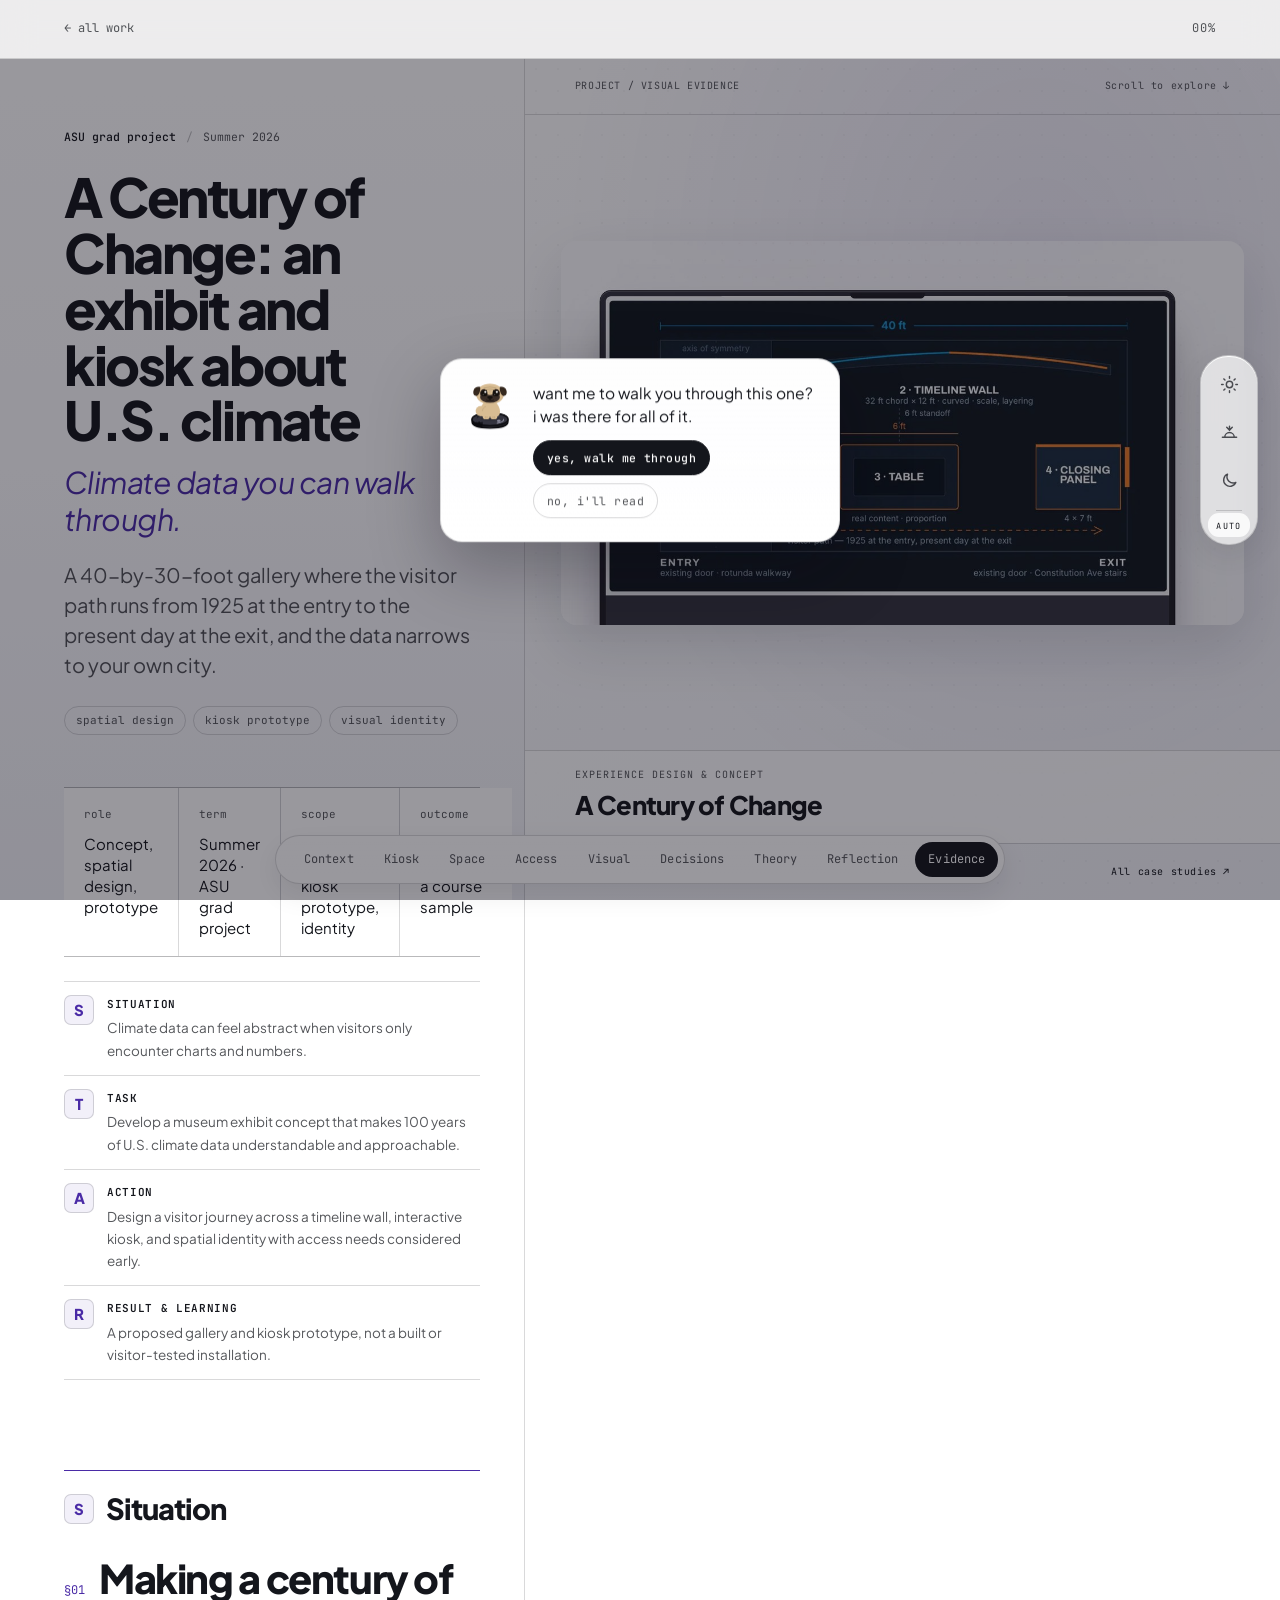
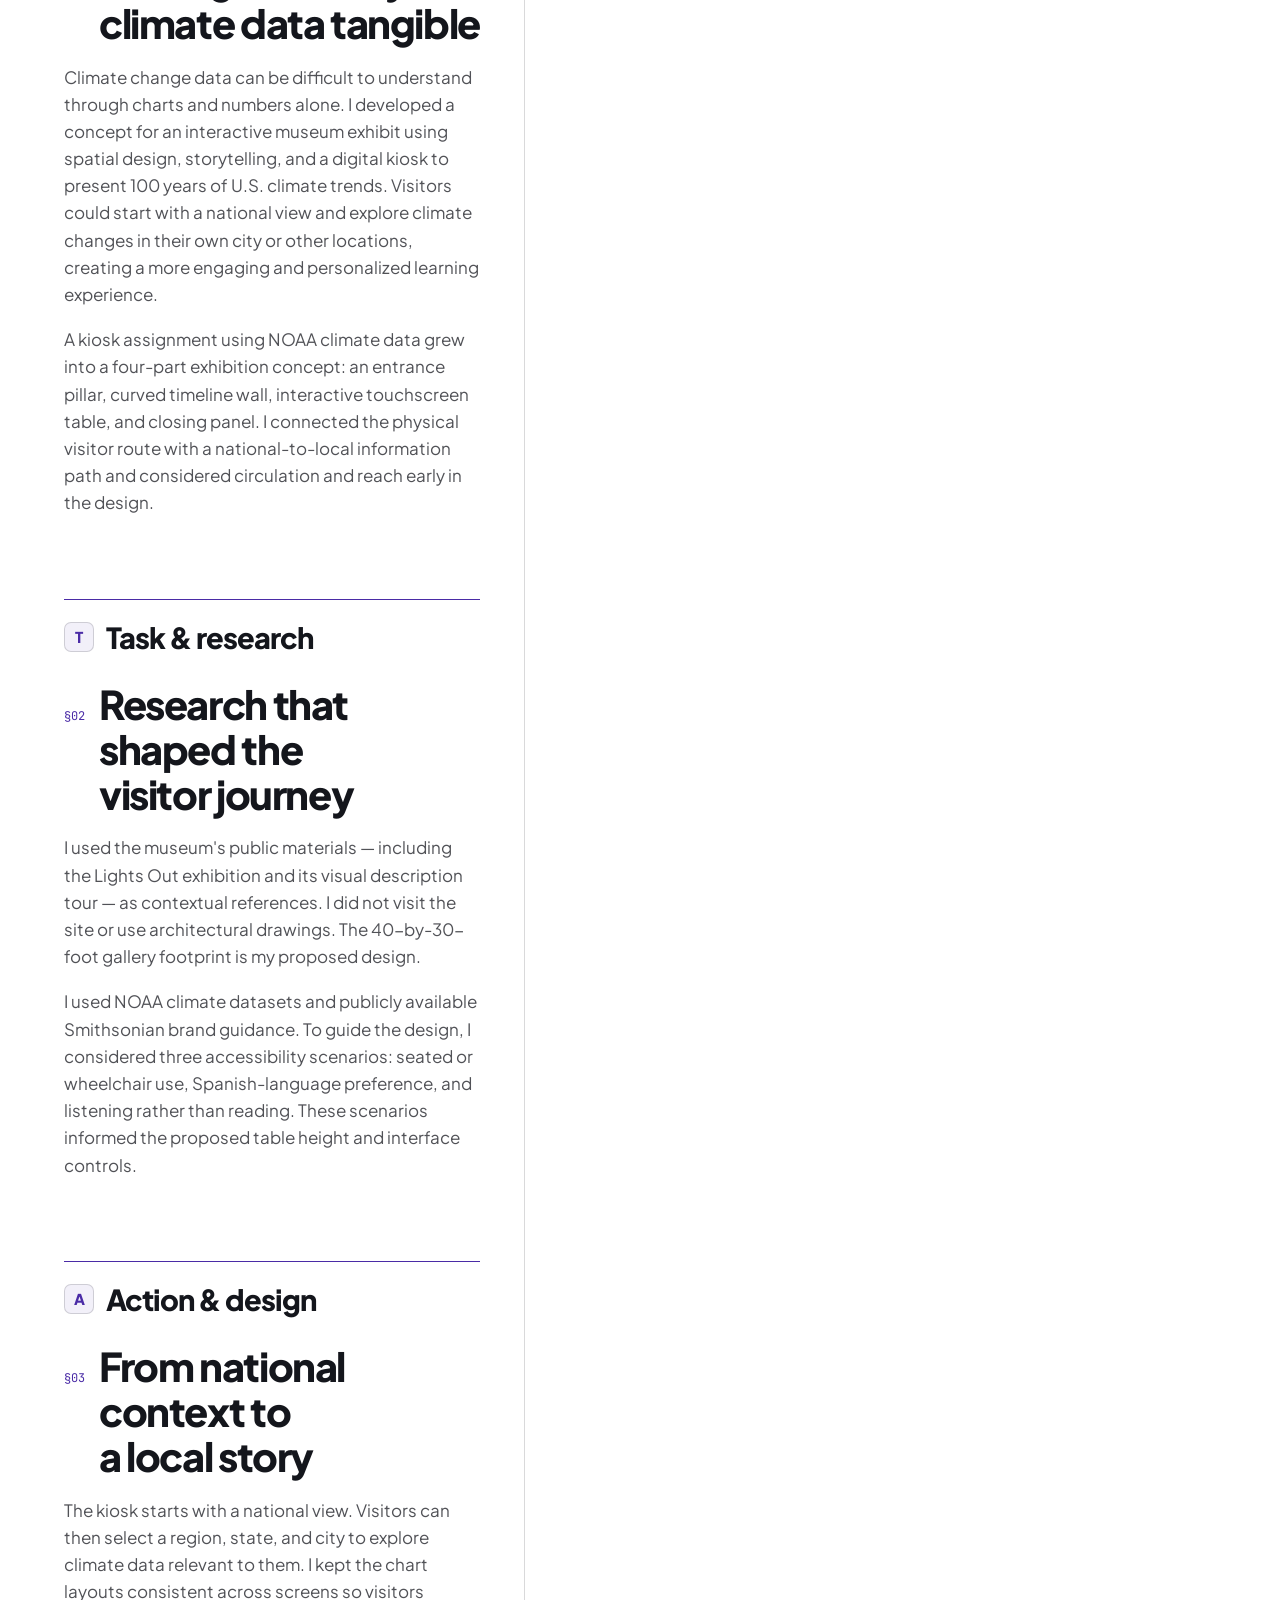
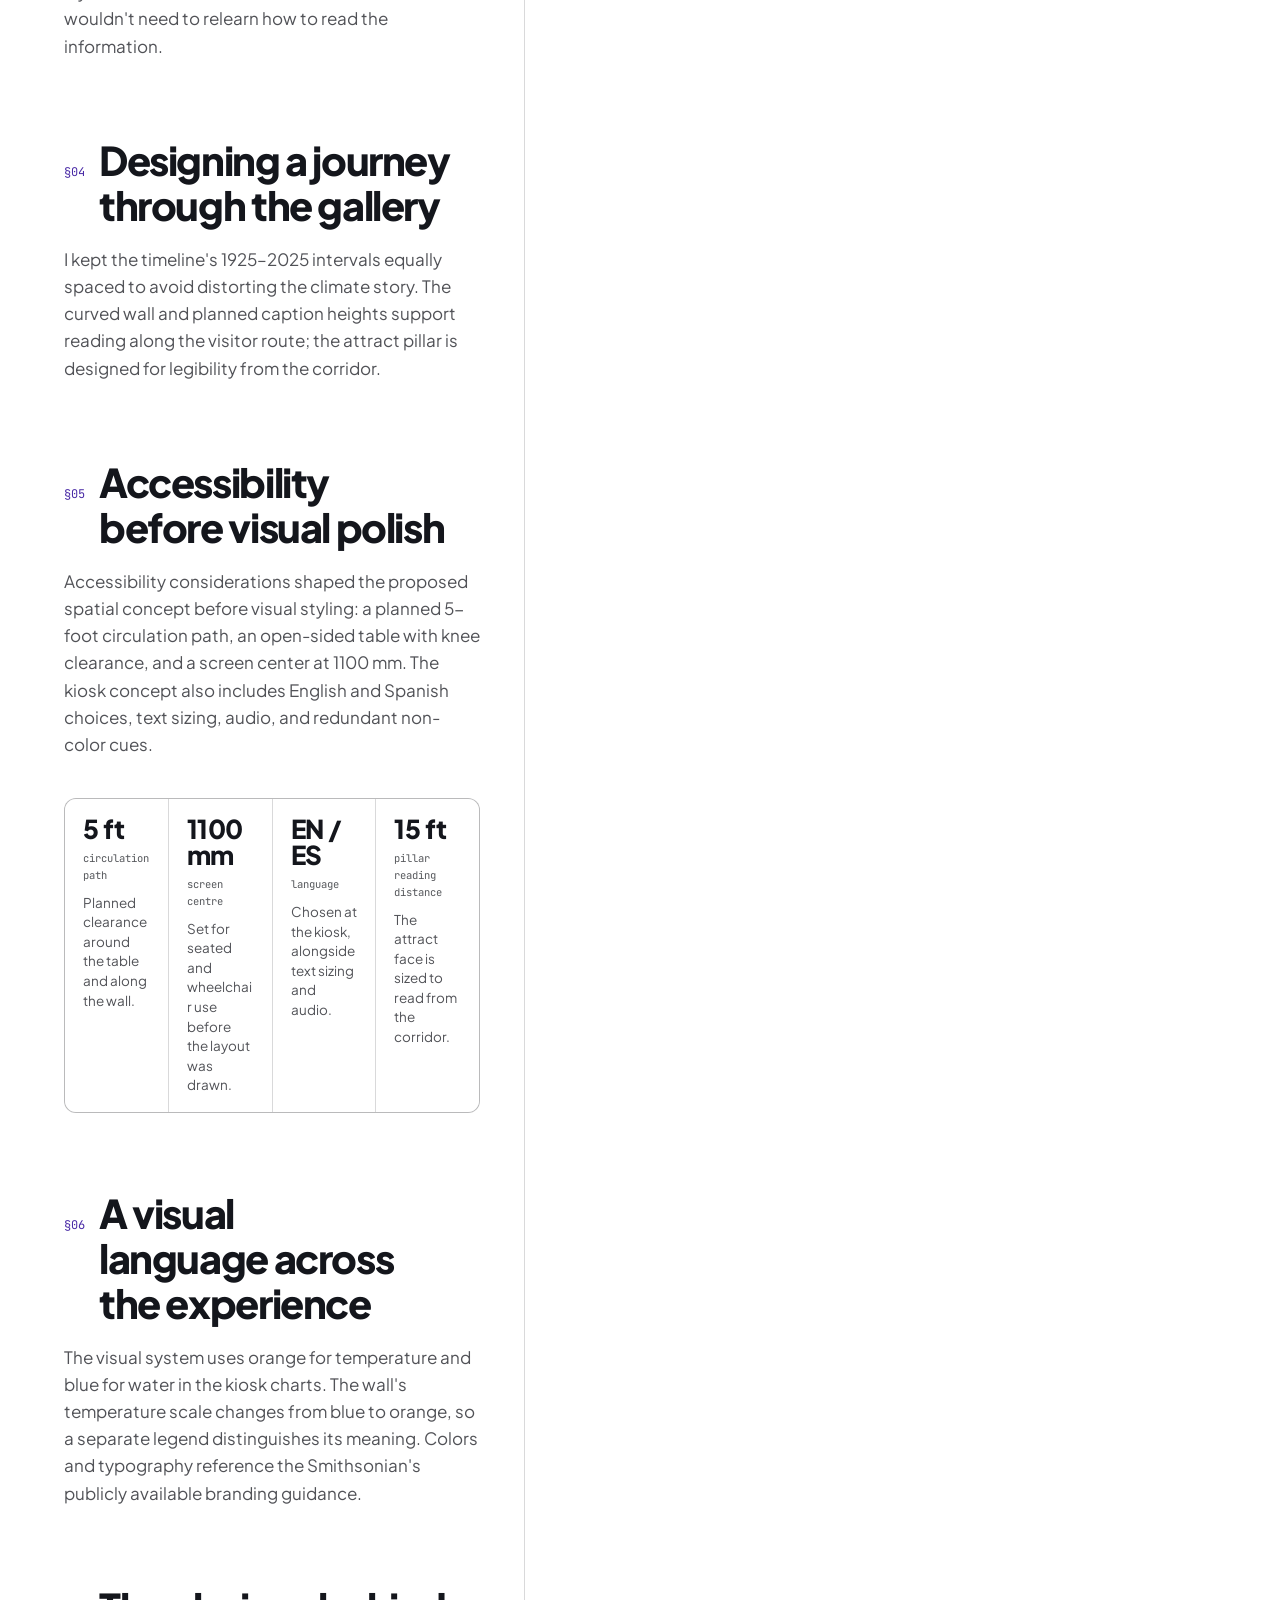
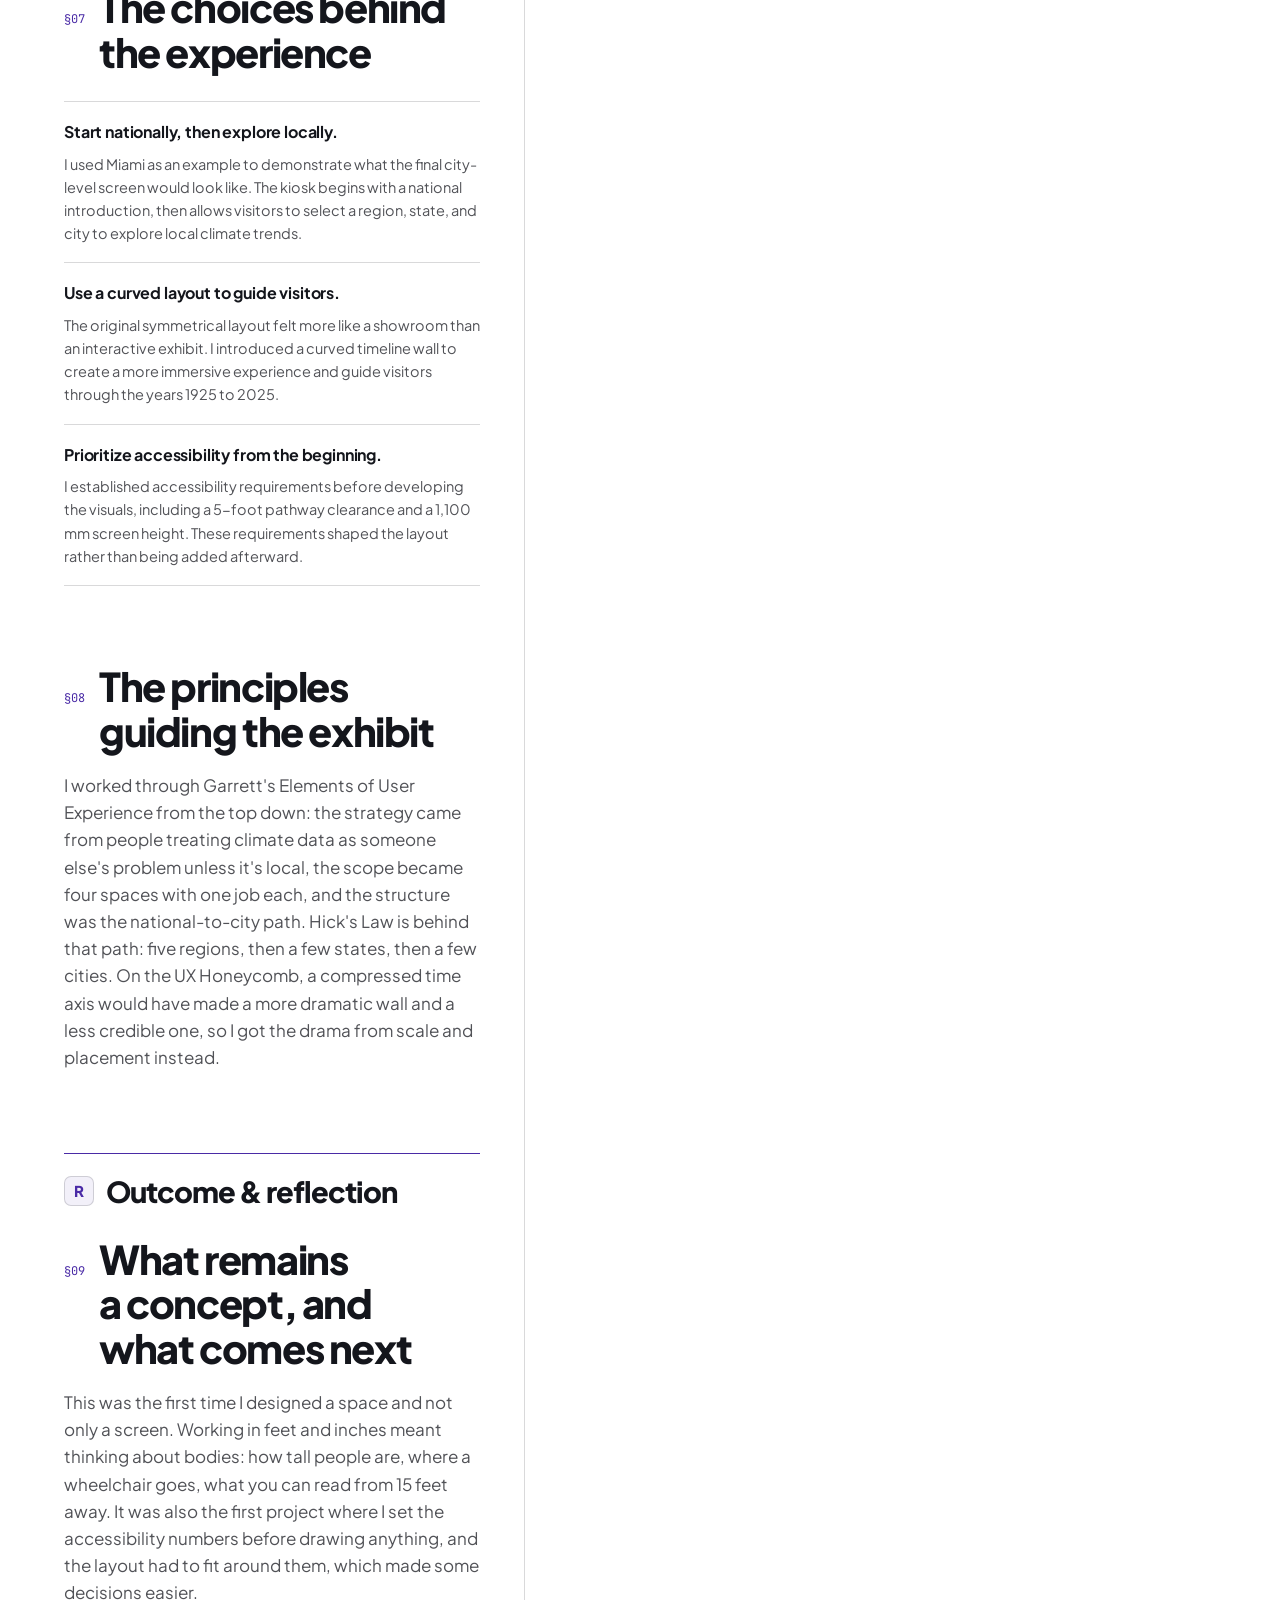
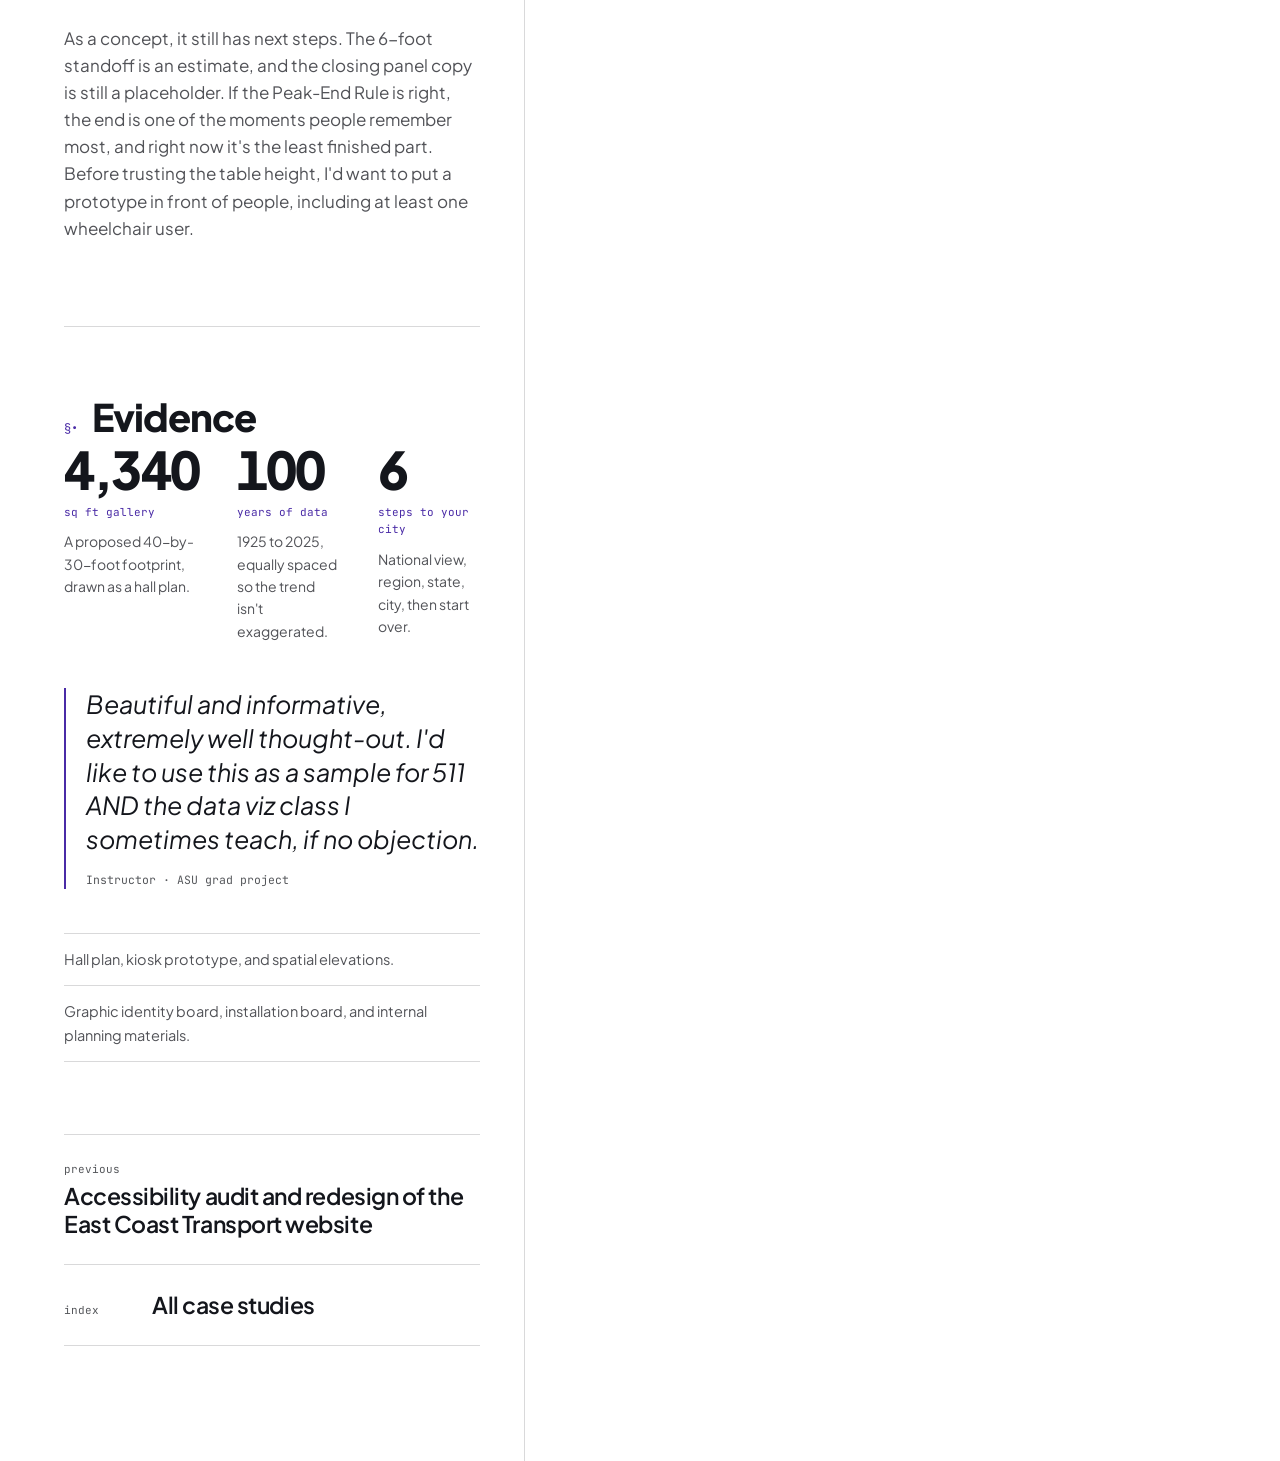
==== case-exhibit.html @ 7fbeeb0c "Import portfolio source and improve Ugu and visual storytelling" ====
<!DOCTYPE html>
<html lang="en">
<head>
<meta charset="utf-8">
<meta name="viewport" content="width=device-width, initial-scale=1">
<title>A Century of Change: an exhibit and kiosk about U.S. climate &middot; Grace Gwe</title>
<meta name="description" content="A 40-by-30-foot gallery where the visitor path runs from 1925 at the entry to the present day at the exit, and the data narrows to your own city.">
<style>
/* order matters: the case-study layer is last so it can override both the base
   sheet and ugu's own styles — moving her offer to the middle of the window
   means beating a .offer rule that ships with her */

@import url('https://fonts.googleapis.com/css2?family=Plus+Jakarta+Sans:ital,wght@0,400;0,500;0,600;0,800;1,400;1,600&family=JetBrains+Mono:wght@400;500&display=swap');

:root{
  --sky-1:#FFFFFF; --sky-mid:#FAFAFC; --sky-2:#F1F2F7;
  --paper:rgba(255,255,255,.82); --paper-2:rgba(255,255,255,.7);
  --ink:#14161C; --ink-70:rgba(20,22,28,.72); --ink-45:rgba(20,22,28,.5);
  --ink-muted:rgba(20,22,28,.74); --line:rgba(20,22,28,.16);
  --edge:rgba(255,255,255,.95); --ultra:#5B2BB8; --on-solid:#fff;
  --radius:14px; --surface-shadow:0 10px 28px rgba(20,22,28,.09);
  --display:"Plus Jakarta Sans","Helvetica Neue",Arial,sans-serif;
  --body:"Plus Jakarta Sans","Helvetica Neue",Arial,sans-serif;
  --mono:"JetBrains Mono",ui-monospace,Menlo,monospace;
  --pad:clamp(20px,5vw,72px);
}
*{box-sizing:border-box}
html{scroll-behavior:smooth}
body{margin:0;background:linear-gradient(to bottom,var(--sky-1),var(--sky-mid) 52%,var(--sky-2)) fixed;color:var(--ink);transition:color 1.2s;font-family:var(--body);font-size:17px;line-height:1.6;-webkit-font-smoothing:antialiased}
a{color:inherit}
img{max-width:100%;display:block}
::selection{background:var(--ultra);color:var(--paper)}
:focus-visible{outline:2px solid var(--ultra);outline-offset:3px}
.wrap{max-width:1180px;margin:0 auto;padding:0 var(--pad)}
.narrow{max-width:760px}
.eyebrow{font-family:var(--mono);font-size:11px;letter-spacing:.16em;text-transform:uppercase;color:var(--ink-45);margin:0}

/* top bar + scroll progress */
.bar{position:fixed;top:0;left:0;right:0;z-index:40;background:transparent}
.bar-in{display:flex;align-items:center;justify-content:space-between;height:58px;font-family:var(--mono);font-size:12px}
.hero{padding-top:calc(58px + clamp(44px,7vw,88px))}
.bar a{text-decoration:none;color:var(--ink-70);transition:color .18s}
.bar a:hover{color:var(--ultra)}
.pct{color:var(--ink-45);letter-spacing:.08em}
.prog{position:absolute;left:0;bottom:-1px;height:2px;background:var(--ultra);width:0;transition:width .12s linear}

/* hero */
.hero{padding:clamp(44px,7vw,88px) 0 clamp(24px,4vw,44px)}
.kicker{display:flex;gap:12px;align-items:center;margin-bottom:16px}
.kicker .slash{color:var(--ultra);font-family:var(--mono);font-size:11px}
.h1{font-family:var(--display);font-weight:800;font-size:clamp(36px,6.2vw,74px);line-height:.96;letter-spacing:-.035em;margin:0;text-wrap:balance;max-width:16ch}
.h1 em{font-style:italic;font-weight:400;color:var(--ultra)}
.hero-shot{margin-top:clamp(28px,4vw,48px)}

/* meta bar */
.meta{display:grid;grid-template-columns:repeat(4,1fr);gap:1px;background:var(--line);border-top:1px solid var(--line);border-bottom:1px solid var(--line)}
@media(max-width:820px){.meta{grid-template-columns:1fr 1fr}}
.meta div{background:var(--paper);padding:20px}
.meta h3{font-family:var(--display);font-weight:600;font-size:16px;letter-spacing:-.01em;line-height:1.35;margin:10px 0 0}

/* sections */
.sec{padding:clamp(48px,7vw,92px) 0}
.h2{font-family:var(--display);font-weight:800;font-size:clamp(26px,3.6vw,42px);letter-spacing:-.03em;line-height:1.02;margin:10px 0 0}
.h2 em{font-style:italic;font-weight:400;color:var(--ultra)}
.lede{font-size:clamp(18px,2.2vw,22px);line-height:1.5;margin:22px 0 0}
.body{color:var(--ink-70);margin:18px 0 0}

.steps{list-style:none;padding:0;margin:26px 0 0;border-top:1px solid var(--line)}
.steps li{display:flex;gap:18px;padding:16px 0;border-bottom:1px solid var(--line);align-items:baseline}
.steps b{font-family:var(--mono);font-size:11.5px;color:var(--ultra);font-weight:500;flex:none}

/* chapters */
.chapter{padding:clamp(36px,5vw,64px) 0}
.chapter-head{max-width:720px;margin-bottom:26px}
.chapter-head h3{font-family:var(--display);font-weight:600;font-size:clamp(21px,2.7vw,30px);letter-spacing:-.02em;line-height:1.12;margin:12px 0 0}
.chapter-head p{color:var(--ink-70);margin:14px 0 0;font-size:17px}

/* figures: drop a real file in and it appears; otherwise a tinted placeholder */
.shot{width:100%;aspect-ratio:16/10;object-fit:cover;border:1px solid var(--line);border-radius:var(--radius);background:var(--paper-2);backdrop-filter:blur(13px);box-shadow:inset 0 1px 0 var(--edge)}
.shot.ph{position:relative}
figure{margin:0}
figcaption{font-family:var(--mono);font-size:11px;letter-spacing:.06em;text-transform:uppercase;color:var(--ink-45);margin-top:10px}

/* outcomes */
.outs{display:grid;grid-template-columns:repeat(3,1fr);gap:1px;background:var(--line);border:1px solid var(--line);margin-top:30px}
@media(max-width:820px){.outs{grid-template-columns:1fr}}
.out{background:var(--paper);padding:26px 22px 30px}
.out .num{font-family:var(--display);font-weight:800;font-size:clamp(30px,4vw,44px);letter-spacing:-.03em;color:var(--ultra);line-height:1}
.out h4{font-family:var(--display);font-weight:600;font-size:17px;margin:14px 0 8px;letter-spacing:-.01em}
.out p{margin:0;font-size:15.5px;color:var(--ink-70);line-height:1.5}

/* next + cta */
.next{border-top:1px solid var(--ink);padding:clamp(44px,6vw,80px) 0 34px}
.big-link{display:block;text-decoration:none;font-family:var(--display);font-weight:800;letter-spacing:-.035em;font-size:clamp(28px,6vw,66px);line-height:1;margin:12px 0 0;transition:color .2s}
.big-link:hover{color:var(--ultra)}
.foot{display:flex;justify-content:space-between;gap:20px;flex-wrap:wrap;padding:26px 0 40px;font-family:var(--mono);font-size:11.5px;color:var(--ink-45)}
.foot a{text-decoration:none;color:var(--ink-70);margin-right:16px}
.foot a:hover{color:var(--ultra)}

.reveal{opacity:0;transform:translateY(18px);transition:opacity .7s ease,transform .7s cubic-bezier(.2,.7,.2,1)}
.reveal.in{opacity:1;transform:none}
@media(prefers-reduced-motion:reduce){*{animation:none!important;transition:none!important}.reveal{opacity:1;transform:none}}

/* ── theme switcher ──────────────────────────────── */
.tod{position:fixed;right:clamp(10px,1.8vw,22px);top:50%;transform:translateY(-50%);z-index:70;
  display:flex;flex-direction:column;align-items:stretch;gap:4px;padding:6px 6px 7px;
  border-radius:28px;background:var(--paper-2);border:1px solid var(--line);
  backdrop-filter:blur(12px);box-shadow:var(--surface-shadow,none), inset 0 1px 0 var(--edge);
  transition:background 1.2s,border-color 1.2s,box-shadow 1.2s}
.tod button{width:44px;height:44px;flex:none;align-self:center;border:0;border-radius:50%;background:transparent;cursor:pointer;
  color:var(--ink-muted);display:grid;place-items:center;
  transition:background .25s,color .25s,transform .25s}
.tod button:hover{background:var(--paper);transform:scale(1.06)}
.tod button[aria-pressed="true"]{background:var(--ink);color:var(--on-solid)}
.tod svg{width:19px;height:19px;fill:none;stroke:currentColor;stroke-width:1.8;
  stroke-linecap:round;stroke-linejoin:round}
.tod .auto{position:relative;width:calc(100% - 2px);height:auto;padding:7px 0 5px;
  margin:7px 1px 0;border-radius:11px;text-align:center;
  font-family:var(--mono);font-size:8.5px;letter-spacing:.16em;text-transform:uppercase;
  color:var(--ink-45);background:transparent;box-shadow:none}
.tod .auto::before{content:"";position:absolute;top:-3px;left:20%;right:20%;height:1px;
  background:var(--line)}
.tod .auto:hover{background:var(--paper);color:var(--ink-muted);transform:none}
.tod .auto[aria-pressed="true"]{background:var(--paper);color:var(--ink);box-shadow:none}
/* ── mobile: the rail collapses to the one icon that is currently live ── */
@media(max-width:760px){
  .tod{right:10px;padding:5px;gap:3px;border-radius:30px;
    max-height:50px;overflow:hidden;
    transition:max-height .34s cubic-bezier(.2,.8,.2,1),padding .34s,background 1.2s,border-color 1.2s}
  .tod.open{max-height:240px;padding:5px 5px 9px}
  /* the live icon sits slightly proud so the circle reads as a button, not a chip */
  .tod:not(.open) button.is-now{background:var(--paper);color:var(--ink)}

  /* collapsed: every control is hidden except the live one */
  .tod button{width:40px;height:40px;order:2;
    opacity:0;pointer-events:none;transform:scale(.86);
    transition:opacity .2s,transform .2s,background .25s,color .25s}
  .tod button.is-now{order:1;opacity:1;pointer-events:auto;transform:none}
  .tod.open button{opacity:1;pointer-events:auto;transform:none}

  /* the AUTO pill is a wide text control — it never fits the collapsed rail */
  .tod .auto{display:none;order:3}
  .tod.open .auto{display:block}

  .tod svg{width:17px;height:17px}
}

.sr-only{position:absolute!important;width:1px!important;height:1px!important;overflow:hidden!important;clip:rect(0 0 0 0)!important;white-space:nowrap!important}

/* ── ugu ────────────────────────────────────────────────────────── */
.ugu{display:block;width:100%;height:100%;overflow:visible}
.ugu-tilt{transform-origin:50px 70px;animation:uguTilt 7s ease-in-out infinite}
@keyframes uguTilt{0%,62%,100%{transform:rotate(0)}
  70%{transform:rotate(-7deg)}84%{transform:rotate(5deg)}92%{transform:rotate(-2deg)}}
.ugu-lids{animation:uguBlink 6.4s steps(1) infinite}
@keyframes uguBlink{0%,95%,100%{opacity:0}96.5%,98%{opacity:1}}
.ugu-rig{transform-origin:50px 76px;animation:uguRoam 9s ease-in-out infinite}
@keyframes uguRoam{0%,100%{transform:translateX(-1.7px) rotate(-1.3deg)}
  50%{transform:translateX(1.7px) rotate(1.3deg)}}
.brush-spin{transform-box:fill-box;transform-origin:center;animation:uguBrush 1.05s linear infinite}
@keyframes uguBrush{to{transform:rotate(360deg)}}
.vac-sweep{animation:uguSweep 2.4s linear infinite}
@keyframes uguSweep{to{stroke-dashoffset:-98}}

/* ── the offer, and the dock it becomes ─────────────────────────── */
.offer,.dock{position:fixed;z-index:70;
  background:linear-gradient(180deg,var(--paper) 0%,var(--paper-2) 100%),
             linear-gradient(to bottom,var(--sky-mid),var(--sky-1));
  border:1px solid var(--line);backdrop-filter:blur(16px);
  box-shadow:var(--surface-shadow,0 12px 34px rgba(20,22,28,.16)),inset 0 1px 0 var(--edge);
  opacity:0;visibility:hidden;transform:translateY(14px);
  transition:opacity .3s ease,transform .36s cubic-bezier(.2,.9,.25,1),visibility .3s}
.offer.on,.dock.on{opacity:1;visibility:visible;transform:none}

.offer{left:clamp(16px,3vw,32px);bottom:clamp(16px,3vw,32px);max-width:330px;
  border-radius:20px;padding:16px 18px 17px;display:flex;gap:12px;align-items:flex-start}
.offer-ugu{width:54px;height:54px;flex:none;margin:-4px 0 0 -4px}
.offer p{margin:0 0 12px;font-size:14.5px;line-height:1.5;color:var(--ink)}
.offer-b{display:flex;gap:8px;flex-wrap:wrap}
.btn-sm{font-family:var(--mono);font-size:11.5px;letter-spacing:.04em;cursor:pointer;
  padding:9px 13px;border-radius:99px;border:1px solid var(--line);
  background:transparent;color:var(--ink-70);transition:.16s}
.btn-sm:hover{border-color:var(--ink-70);color:var(--ink)}
.btn-sm.pri{background:var(--ink);color:var(--on-solid);border-color:var(--ink);font-weight:500}
.btn-sm.pri:hover{opacity:.88}

.dock{left:50%;transform:translateX(-50%) translateY(14px);
  bottom:clamp(14px,2.4vw,26px);width:min(680px,calc(100vw - 28px));
  border-radius:18px;padding:13px 14px 13px 16px;
  display:flex;align-items:center;gap:13px}
.dock.on{transform:translateX(-50%)}
.dock-ugu{width:44px;height:44px;flex:none}
.dock-say{margin:0;flex:1;min-width:0;font-size:14px;line-height:1.5;color:var(--ink)}
.dock-nav{display:flex;align-items:center;gap:6px;flex:none}
.dock-n{font-family:var(--mono);font-size:11px;color:var(--ink-45);margin-right:4px;
  font-variant-numeric:tabular-nums}
.dock-nav button{width:36px;height:36px;border-radius:50%;border:1px solid var(--line);
  background:transparent;color:var(--ink);cursor:pointer;font-family:var(--mono);font-size:13px;
  display:grid;place-items:center;transition:.16s}
.dock-nav button:hover:not(:disabled){background:var(--paper-2);border-color:var(--ink-70)}
.dock-nav button:disabled{opacity:.3;cursor:not-allowed}
.dock-nav .x{width:auto;padding:0 13px;border-radius:99px;font-size:11px;letter-spacing:.06em}

/* the step being talked about */
.tour-lit{outline:2px solid var(--ultra);outline-offset:14px;border-radius:4px;
  transition:outline-color .3s ease}

@media(max-width:620px){
  .dock{flex-wrap:wrap;gap:10px}
  .dock-say{order:3;flex-basis:100%}
  .dock-nav{margin-left:auto}
  .offer{max-width:none;right:clamp(16px,3vw,32px)}
}
@media(prefers-reduced-motion:reduce){
  .offer,.dock{transition:opacity .01s,visibility .01s;transform:none}
  .dock.on,.dock{transform:translateX(-50%)}
  .ugu-tilt,.ugu-rig,.ugu-lids,.brush-spin,.vac-sweep{animation:none}
}


/* ══ the fixed top bar ═══════════════════════════════════════════════════
   The base sheet leaves it transparent, so scrolling text ran straight through
   it and the 2px progress rule cut across whatever was underneath — it read as
   a strikethrough, not a bar. Two layers, same as the mega panel: glass tint
   over an opaque base, so content passes behind it. */
.bar{background:linear-gradient(180deg,var(--paper) 0%,var(--paper-2) 100%),
                linear-gradient(to bottom,var(--sky-1),var(--sky-mid));
  backdrop-filter:blur(14px);border-bottom:1px solid var(--line)}
.prog{bottom:-1px;z-index:1}
.pct{color:var(--ink-70)}

/* ══ the record ══════════════════════════════════════════════════════════ */
.doc{max-width:860px;margin:0 auto;
  padding:0 var(--pad) clamp(120px,14vw,180px)}
.cap{display:block}

/* ── the section nav: one floating pill, always in reach ─────────────────
   A long study is read in passes, so the nav rides the bottom of the window
   rather than sitting in a column that scrolls away. It is the page's only
   section nav; a second one in the margin would just be the same list twice. */
.secnav{position:fixed;left:50%;bottom:clamp(14px,2.4vw,24px);z-index:60;
  transform:translateX(-50%);
  max-width:min(940px,calc(100vw - 24px));
  display:flex;align-items:center;gap:4px;padding:6px;
  border:1px solid var(--line);border-radius:99px;
  background:linear-gradient(180deg,var(--paper) 0%,var(--paper-2) 100%),
             linear-gradient(to bottom,var(--sky-mid),var(--sky-1));
  backdrop-filter:blur(16px);
  box-shadow:var(--surface-shadow,0 12px 34px rgba(20,22,28,.16)),inset 0 1px 0 var(--edge);
  overflow-x:auto;scrollbar-width:none;
  transition:transform .36s cubic-bezier(.2,.9,.25,1),opacity .3s ease}
.secnav::-webkit-scrollbar{display:none}
.secnav a{flex:none;text-decoration:none;white-space:nowrap;
  font-family:var(--mono);font-size:12px;letter-spacing:.01em;
  color:var(--ink-70);padding:8px 13px;border-radius:99px;
  transition:color .18s,background .18s}
.secnav a:hover{color:var(--ink);background:var(--paper-2)}
.secnav a[aria-current="true"]{color:var(--on-solid);background:var(--ink)}
.secnav .back{color:var(--ink);font-weight:500;padding-left:14px}
.secnav .back:hover{background:var(--paper-2)}
.secnav .rule{flex:none;width:1px;align-self:stretch;margin:4px 4px;background:var(--line)}
/* ugu's walkthrough dock takes the bottom centre, so the nav steps above it.
   The lift is the dock's measured height, not the nav's own: the dock grows
   when its line wraps, and guessing left them overlapping. */
html.tour-on .secnav{transform:translateX(-50%) translateY(calc(-1 * var(--dock-h, 112px)))}
@media(max-width:620px){
  /* on a phone there is no room for both, so the walkthrough wins while it runs */
  html.tour-on .secnav{opacity:0;pointer-events:none;transform:translateX(-50%)}
  .secnav a{font-size:11.5px;padding:8px 11px}}
@media(prefers-reduced-motion:reduce){.secnav{transition:none}}

/* section heads: the § marker carries the number, so the heading itself
   does not have to repeat it */
.s{scroll-margin-top:84px;padding:clamp(34px,5vw,58px) 0 0}
.s:first-child{padding-top:clamp(18px,3vw,30px)}
.s-h{display:flex;align-items:baseline;gap:14px;margin:0 0 4px}
.s-n{font-family:var(--mono);font-size:12px;color:var(--tok);flex:none}
h2.s-t{font-family:var(--display);font-weight:800;font-size:clamp(25px,3.3vw,38px);
  letter-spacing:-.028em;line-height:1.04;margin:0;text-wrap:balance}
.s p{max-width:72ch;margin:18px 0 0;color:var(--ink-muted)}
.s p em{font-style:italic;color:var(--ink)}

/* identifier token: used for criterion numbers and wireframe pins */
.tok{font-family:var(--mono);font-size:.86em;font-weight:500;color:var(--tok);
  background:var(--tok-bg);border-radius:4px;padding:2px 6px;white-space:nowrap}

/* ══ the identity block ══════════════════════════════════════════════════ */
.head{max-width:1180px;margin:0 auto;padding:clamp(28px,5vw,54px) var(--pad) 0}
.head-rail{display:flex;flex-wrap:wrap;align-items:center;gap:10px;
  font-family:var(--mono);font-size:11.5px;color:var(--ink-70);margin:0 0 22px}
.head-rail b{color:var(--ink);font-weight:500}
.head-rail .sep{opacity:.4}
.grade{color:var(--tok);background:var(--tok-bg);border-radius:4px;padding:2px 7px}
h1.t{font-family:var(--display);font-weight:800;font-size:clamp(33px,5.4vw,64px);
  line-height:.98;letter-spacing:-.036em;margin:0;max-width:17ch;text-wrap:balance}
.claim{font-family:var(--display);font-weight:400;font-style:italic;
  font-size:clamp(20px,2.6vw,30px);line-height:1.22;letter-spacing:-.018em;
  color:var(--tok);margin:16px 0 0;max-width:24ch}
.dek{font-size:clamp(17px,1.9vw,20px);line-height:1.5;color:var(--ink-muted);
  margin:22px 0 0;max-width:60ch}
.tags{display:flex;flex-wrap:wrap;gap:7px;margin:26px 0 0;padding:0;list-style:none}
.tags li{font-family:var(--mono);font-size:11px;color:var(--ink-70);
  border:1px solid var(--line);border-radius:99px;padding:5px 11px}

.meta{display:grid;grid-template-columns:repeat(4,1fr);gap:1px;background:var(--line);
  border-top:1px solid var(--line);border-bottom:1px solid var(--line);
  margin:clamp(30px,4.5vw,52px) 0 0}
@media(max-width:820px){.meta{grid-template-columns:1fr 1fr}}
@media(max-width:470px){.meta{grid-template-columns:1fr}}
.meta div{background:var(--sky-1);padding:18px 20px}
.meta dt{font-family:var(--mono);font-size:11px;color:var(--ink-70);margin:0}
.meta dd{font-size:15px;line-height:1.4;margin:9px 0 0;color:var(--ink)}

/* ══ figures: framed like an inspector panel, caption in the frame ═══════ */
figure{margin:clamp(26px,3.6vw,42px) 0 0}
/* .frame is a <span> inside the zoom button, so it needs display:block or the
   inline line-height leaves a gap above the image inside the border */
.frame{display:block;border:1px solid var(--line);border-radius:12px;overflow:hidden;
  background:var(--paper-2);box-shadow:var(--surface-shadow,none)}
.frame img{width:100%;height:auto;display:block}
.frame.narrow img{max-height:none}
.cap{font-family:var(--mono);font-size:11px;line-height:1.5;color:var(--ink-70);
  padding:10px 13px;border-top:1px solid var(--line);background:var(--sky-1)}
/* the base sheet sets figcaption to uppercase mono for the old template; these
   captions are sentences, so reset both */
figcaption{font-family:var(--body);text-transform:none;letter-spacing:0;
  font-size:13.5px;line-height:1.5;color:var(--ink-70);margin:11px 0 0;max-width:72ch}
figcaption b{color:var(--ink-70);font-weight:500}
.row{display:grid;gap:12px}
.row.c3{grid-template-columns:repeat(3,1fr)}
.row.c2{grid-template-columns:repeat(2,1fr)}
@media(max-width:760px){.row.c3,.row.c2{grid-template-columns:1fr 1fr}}
@media(max-width:470px){.row.c3,.row.c2{grid-template-columns:1fr}}
/* a figure is clickable only where it is worth enlarging */
.zoom{cursor:zoom-in;border:0;padding:0;background:none;display:block;width:100%;
  text-align:left;font:inherit;color:inherit}
.zoom:focus-visible{outline:2px solid var(--tok);outline-offset:3px;border-radius:12px}

/* ══ the three walls ═════════════════════════════════════════════════════ */
.walls{display:grid;grid-template-columns:repeat(3,1fr);gap:14px;margin:clamp(26px,3.6vw,40px) 0 0}
@media(max-width:860px){.walls{grid-template-columns:1fr}}
.wall{border:1px solid var(--line);border-radius:12px;overflow:hidden;background:var(--sky-1)}
/* a fixed height so a screen name that wraps does not push its own screenshot
   out of line with the other two */
.wall-top{display:flex;align-items:baseline;gap:9px;padding:13px 15px;min-height:54px;
  border-bottom:1px solid var(--line);
  font-family:var(--mono);font-size:11px;color:var(--ink-70)}
.wall-top b{color:var(--tok);font-weight:500}
.wall-top span{color:var(--ink);font-weight:500;font-family:var(--body);font-size:13.5px}
.wall img{width:100%;height:auto;display:block;border-bottom:1px solid var(--line)}
.wall-state{display:flex;align-items:center;gap:9px;padding:13px 15px 0}
.wall-state i{width:9px;height:9px;border-radius:50%;flex:none;background:var(--st)}
.wall-state b{font-family:var(--mono);font-size:11px;color:var(--ink);font-weight:500}
.wall q{display:block;padding:7px 15px 0;font-style:italic;color:var(--ink-muted);font-size:14.5px}
.wall dl{margin:13px 0 0;padding:0 15px 16px;font-size:13.5px;line-height:1.5}
.wall dt{font-family:var(--mono);font-size:10.5px;color:var(--ink-70);margin:9px 0 0}
.wall dd{margin:3px 0 0;color:var(--ink-muted)}

/* ══ the journey map ═════════════════════════════════════════════════════
   Built as markup rather than shipped as a picture: the text stays selectable
   and resizable, the emotion curve is drawn from the mood values, and on a
   phone the five columns restack into five cards instead of shrinking to
   nothing. */
/* the map needs more room than the reading column: at five phases it is wider
   than 72 characters of prose, so it breaks out to the page width and only
   scrolls sideways when even that is not enough */
.jm{margin:clamp(26px,3.6vw,40px) 0 0}
@media(min-width:1000px){
  .jm{width:min(1180px,calc(100vw - 2 * var(--pad)));
      margin-left:50%;transform:translateX(-50%)}}
.jm-top{display:grid;grid-template-columns:1.25fr 1fr;gap:1px;background:var(--line);
  border:1px solid var(--line);border-radius:12px 12px 0 0;overflow:hidden}
@media(max-width:720px){.jm-top{grid-template-columns:1fr}}
.jm-top > div{background:var(--sky-1);padding:17px 19px}
.jm-top h4{font-family:var(--mono);font-size:11px;font-weight:500;color:var(--tok);margin:0}
.jm-top p{margin:9px 0 0;font-size:14px;line-height:1.5;max-width:none;color:var(--ink-muted)}
.jm-top ul{margin:9px 0 0;padding:0 0 0 17px;font-size:14px;line-height:1.55;
  color:var(--ink-muted)}
.jm-hint{font-family:var(--mono);font-size:11px;color:var(--ink-70);margin:0;
  padding:9px 2px 7px}
@media(min-width:980px){.jm-hint{display:none}}

.jm-scroll{overflow-x:auto;border:1px solid var(--line);border-radius:12px;
  background:var(--sky-1);scrollbar-width:thin}
.jm-grid{min-width:860px}
.jm-r{display:grid;grid-template-columns:118px minmax(0,1fr);
  border-bottom:1px solid var(--line)}
.jm-r:last-child{border-bottom:0}
.jm-l{font-family:var(--mono);font-size:10.5px;line-height:1.5;color:var(--ink-70);
  padding:16px 12px;border-right:1px solid var(--line);background:var(--paper-2)}
.jm-cells{display:grid;grid-template-columns:repeat(var(--n),minmax(0,1fr));position:relative}
.jm-c{padding:16px 15px;border-right:1px solid var(--line);min-width:0}
.jm-c:last-child{border-right:0}

.jm-head .jm-c{background:var(--tok-bg)}
.jm-head .jm-l{background:var(--tok-bg)}
.jm-n{display:block;font-family:var(--mono);font-size:11px;color:var(--tok)}
.jm-head b{display:block;margin:6px 0 0;font-size:14.5px;line-height:1.3;
  letter-spacing:-.01em;color:var(--ink)}

.jm-acts{margin:0;padding:0 0 0 18px;font-size:13.5px;line-height:1.5;color:var(--ink-muted)}
.jm-acts li{margin:0 0 5px}
.jm-acts li::marker{font-family:var(--mono);font-size:11px;color:var(--ink-70)}

/* the curve sits behind the quotes and stretches with the columns */
.jm-feel .jm-c{padding-top:76px;position:relative;z-index:1}
.jm-curve{position:absolute;inset:0 0 auto;width:100%;height:76px;z-index:0;
  pointer-events:none;overflow:visible}
.jm-curve polyline{fill:none;stroke:var(--tok);stroke-width:1.4;
  vector-effect:non-scaling-stroke;stroke-linejoin:round;stroke-linecap:round}
.jm-curve circle{fill:var(--tok);vector-effect:non-scaling-stroke}
.jm-mood{display:flex;align-items:center;gap:7px;margin:0;
  font-family:var(--mono);font-size:11px;color:var(--ink)}
.jm-mood i{width:7px;height:7px;border-radius:50%;background:var(--tok);flex:none}
.jm-feel q{display:block;margin:9px 0 0;font-style:italic;font-size:13.5px;
  line-height:1.5;color:var(--ink-muted)}

.jm-pain .jm-c,.jm-opp .jm-c{font-size:13.5px;line-height:1.5;color:var(--ink-muted)}
.jm-opp .jm-c{color:var(--ink)}
.jm-none{color:var(--ink-70);font-family:var(--mono);font-size:11px}

/* a phone gets one card per phase instead of a map squeezed to nothing */
@media(max-width:720px){
  .jm-hint{display:block}
  .jm-scroll{overflow:visible;border:0;background:none;border-radius:0}
  .jm-grid{min-width:0;display:grid;gap:12px}
  .jm-r{display:contents}
  .jm-l{display:none}
  .jm-cells{display:contents}
  .jm-curve{display:none}
  .jm-c{border:1px solid var(--line);border-radius:12px;background:var(--sky-1);
    padding:15px 16px}
  /* each phase's five cells are pulled back together into one card */
  .jm-head .jm-c{grid-row:auto;border-radius:12px 12px 0 0;border-bottom:0}
  .jm-feel .jm-c{padding-top:15px;border-radius:0;border-bottom:0;border-top:0}
  .jm-pain .jm-c,.jm-opp .jm-c{border-radius:0;border-top:0}
  .jm-opp .jm-c{border-radius:0 0 12px 12px}
  .jm-r:not(.jm-head) .jm-c::before{content:attr(data-l);display:block;
    font-family:var(--mono);font-size:10.5px;color:var(--ink-70);margin:0 0 6px}
}

/* ══ the audit bar: proportion carries the finding ═══════════════════════ */
.bar-fig{margin:clamp(26px,3.6vw,40px) 0 0}
.bar-track{display:flex;height:34px;border:1px solid var(--line);border-radius:7px;overflow:hidden}
.bar-track span{display:block}
.bar-pass{background:var(--pass)}
.bar-fail{background:var(--fail)}
.bar-na{background:var(--na)}
.bar-key{display:flex;flex-wrap:wrap;gap:clamp(18px,4vw,46px);margin:15px 0 0}
.bar-key div{min-width:84px}
.bar-key b{display:block;font-family:var(--display);font-weight:800;font-size:clamp(24px,3vw,34px);
  letter-spacing:-.03em;line-height:1;font-variant-numeric:tabular-nums}
.bar-key span{display:block;font-family:var(--mono);font-size:11px;color:var(--ink-70);margin:7px 0 0}
.bar-key .k-pass b{color:var(--pass)} .bar-key .k-fail b{color:var(--fail)}
.pour{margin:24px 0 0;border-top:1px solid var(--line)}
.pour div{display:grid;grid-template-columns:118px 42px minmax(0,1fr);align-items:center;gap:12px;
  padding:9px 0;border-bottom:1px solid var(--line)}
.pour dt{font-size:14px;color:var(--ink)}
.pour dd{margin:0}
.pour .n{font-family:var(--mono);font-size:13px;color:var(--ink);font-variant-numeric:tabular-nums}
.pour i{display:block;height:9px;border-radius:3px;background:var(--fail);max-width:100%}

/* ══ the findings table ══════════════════════════════════════════════════ */
.tw{margin:clamp(26px,3.6vw,40px) 0 0;border:1px solid var(--line);border-radius:12px;overflow:hidden}
table{width:100%;border-collapse:collapse;font-size:14px;line-height:1.5}
thead th{text-align:left;font-family:var(--mono);font-size:11px;font-weight:500;color:var(--ink-70);
  padding:12px 14px;background:var(--sky-1);border-bottom:1px solid var(--line);vertical-align:bottom}
tbody td{padding:15px 14px;border-bottom:1px solid var(--line);vertical-align:top;color:var(--ink-muted)}
tbody tr:last-child td{border-bottom:0}
.c-crit{width:21%}
.c-fix{width:16%}
.crit{font-family:var(--mono);font-size:12.5px;color:var(--tok);font-weight:500;display:block}
.lvl{font-family:var(--mono);font-size:10.5px;color:var(--ink-70);display:block;margin:5px 0 0}
.unver{display:inline-block;font-family:var(--mono);font-size:10px;color:var(--fail);
  border:1px solid var(--fail);border-radius:4px;padding:1px 5px;margin:7px 0 0}
.pin{font-family:var(--mono);font-size:12px;color:var(--tok)}
@media(max-width:820px){
  .tw{border:0;border-radius:0}
  table,tbody,tr,td{display:block;width:100%}
  thead{display:none}
  tbody tr{border:1px solid var(--line);border-radius:12px;margin:0 0 12px;padding:4px 0}
  tbody td{border-bottom:0;padding:9px 14px}
  tbody td::before{content:attr(data-l);display:block;font-family:var(--mono);font-size:10.5px;
    color:var(--ink-70);margin:0 0 5px}
}

/* ══ pins, specs, lists, callouts ════════════════════════════════════════ */
.pins{margin:26px 0 0;padding:0;list-style:none;border-top:1px solid var(--line)}
.pins li{display:grid;grid-template-columns:52px 1fr;gap:14px;padding:13px 0;
  border-bottom:1px solid var(--line);align-items:baseline}
.pins .pid{font-family:var(--mono);font-size:12px;color:var(--tok);font-weight:500}
.pins p{margin:0;font-size:14px;color:var(--ink-muted);max-width:68ch}
.pins .pw{font-family:var(--mono);font-size:10.5px;color:var(--ink-70);margin:0 0 4px}

.specs{display:grid;grid-template-columns:repeat(4,1fr);gap:1px;background:var(--line);
  border:1px solid var(--line);border-radius:12px;overflow:hidden;margin:clamp(26px,3.6vw,40px) 0 0}
@media(max-width:860px){.specs{grid-template-columns:1fr 1fr}}
@media(max-width:470px){.specs{grid-template-columns:1fr}}
.specs div{background:var(--sky-1);padding:17px 18px}
.specs b{display:block;font-family:var(--display);font-weight:800;font-size:clamp(20px,2.4vw,26px);
  letter-spacing:-.025em;line-height:1}
.specs span{display:block;font-family:var(--mono);font-size:10.5px;color:var(--ink-70);margin:8px 0 0}
.specs p{margin:9px 0 0;font-size:13.5px;line-height:1.45;color:var(--ink-muted);max-width:none}

/* proposed measures: the "today" column is a count, the measure is a target, and
   the two are kept visibly apart so neither reads as a result */
.ms{margin:clamp(26px,3.6vw,40px) 0 0;padding:0;list-style:none;
  border-top:1px solid var(--line)}
.ms li{display:grid;grid-template-columns:minmax(0,1fr) 128px;gap:10px 20px;
  padding:16px 0;border-bottom:1px solid var(--line);align-items:baseline}
.ms b{font-size:16px;color:var(--ink);letter-spacing:-.01em}
.ms .now{font-family:var(--mono);font-size:12px;color:var(--tok);text-align:right}
.ms .now.none{color:var(--ink-70)}
.ms p{grid-column:1/-1;margin:0;font-size:14.5px;max-width:70ch}
@media(max-width:560px){
  .ms li{grid-template-columns:1fr}
  .ms .now{text-align:left}}

.dl{margin:26px 0 0;padding:0;list-style:none;border-top:1px solid var(--line)}
.dl li{padding:17px 0;border-bottom:1px solid var(--line)}
.dl b{display:block;font-size:16px;color:var(--ink);letter-spacing:-.01em}
.dl p{margin:8px 0 0;font-size:14.5px;max-width:70ch}

.callout{margin:26px 0 0;border-left:2px solid var(--tok);padding:3px 0 3px 18px}
.callout b{font-family:var(--mono);font-size:11px;color:var(--tok);display:block}
.callout p{margin:8px 0 0;font-size:16px;color:var(--ink);max-width:62ch}

.north{margin:clamp(26px,3.6vw,40px) 0 0;border:1px solid var(--tok);border-radius:12px;
  padding:clamp(20px,3vw,30px);background:var(--tok-bg)}
.north b{font-family:var(--mono);font-size:11px;color:var(--tok);display:block}
.north h3{font-family:var(--display);font-weight:400;font-style:italic;
  font-size:clamp(21px,2.7vw,30px);letter-spacing:-.02em;margin:10px 0 0;color:var(--ink)}
.north p{margin:12px 0 0;font-size:15px;max-width:66ch}
.note{margin:20px 0 0;font-family:var(--mono);font-size:12px;line-height:1.6;
  color:var(--ink-70);max-width:72ch}
.legal{margin:26px 0 0;border:1px solid var(--line);border-radius:12px;padding:20px 22px;
  background:var(--paper-2)}
.legal b{display:block;font-size:15px;color:var(--ink)}
.legal p{margin:9px 0 0;font-size:14px;max-width:72ch}

/* ══ evidence ════════════════════════════════════════════════════════════ */
.ev{border-top:1px solid var(--line);margin-top:clamp(44px,6vw,76px);padding-top:clamp(32px,4.5vw,52px)}
.stats{display:grid;grid-template-columns:repeat(3,1fr);gap:clamp(18px,3vw,38px);margin:0 0 clamp(30px,4vw,46px)}
@media(max-width:760px){.stats{grid-template-columns:1fr}}
.stats b{display:block;font-family:var(--display);font-weight:800;font-size:clamp(30px,4.4vw,52px);
  letter-spacing:-.035em;line-height:1;font-variant-numeric:tabular-nums}
.stats span{display:block;font-family:var(--mono);font-size:11px;color:var(--tok);margin:9px 0 0}
.stats p{margin:9px 0 0;font-size:14px;color:var(--ink-muted);max-width:30ch}
blockquote{margin:0;border-left:2px solid var(--tok);padding-left:20px}
blockquote p{font-family:var(--display);font-style:italic;font-size:clamp(19px,2.3vw,25px);
  line-height:1.35;color:var(--ink);margin:0;max-width:40ch}
blockquote cite{display:block;font-family:var(--mono);font-size:11.5px;font-style:normal;
  color:var(--ink-70);margin:14px 0 0}
.arts{margin:clamp(30px,4vw,44px) 0 0;padding:0;list-style:none;border-top:1px solid var(--line)}
.arts li{padding:14px 0;border-bottom:1px solid var(--line);font-size:14.5px;
  color:var(--ink-muted);max-width:74ch}

/* ══ next ════════════════════════════════════════════════════════════════ */
.pager{border-top:1px solid var(--line);margin-top:clamp(40px,5vw,64px)}
.pager a{display:flex;flex-wrap:wrap;align-items:baseline;gap:4px 16px;padding:26px 0;
  text-decoration:none;border-bottom:1px solid var(--line)}
.pager small{font-family:var(--mono);font-size:11px;color:var(--ink-70);flex:none;width:72px}
.pager b{font-family:var(--display);font-weight:600;font-size:clamp(17px,2.2vw,23px);
  letter-spacing:-.02em;line-height:1.2;color:var(--ink);transition:color .18s}
.pager a:hover b{color:var(--tok)}

/* ══ lightbox ════════════════════════════════════════════════════════════ */
.lb{position:fixed;inset:0;z-index:300;background:rgba(10,9,16,.88);display:none;
  align-items:center;justify-content:center;padding:clamp(14px,3vw,40px)}
.lb.on{display:flex}
.lb img{max-width:100%;max-height:92vh;width:auto;border-radius:8px}
.lb-x{position:absolute;top:14px;right:16px;width:44px;height:44px;border-radius:50%;
  border:1px solid rgba(255,255,255,.3);background:rgba(0,0,0,.4);color:#fff;
  font-size:18px;cursor:pointer;display:grid;place-items:center}
.lb-x:hover{background:rgba(0,0,0,.7)}

/* ugu asks in the middle of the window, not tucked into a corner: it is a
   question that wants an answer before the reading starts. */
.offer{left:50%;right:auto;top:50%;bottom:auto;
  transform:translate(-50%,-50%) scale(.96);
  max-width:min(400px,calc(100vw - 32px));
  padding:22px 24px 23px;border-radius:22px;
  box-shadow:0 26px 70px rgba(10,8,20,.3),inset 0 1px 0 var(--edge)}
.offer.on{transform:translate(-50%,-50%) scale(1)}
.offer-ugu{width:62px;height:62px;margin:-6px 0 0 -6px}
.offer p{font-size:15.5px}
/* a dim behind it, so the question is clearly the thing being asked */
.offer-veil{position:fixed;inset:0;z-index:69;background:rgba(12,10,22,.42);
  opacity:0;visibility:hidden;transition:opacity .3s ease,visibility .3s}
.offer-veil.on{opacity:1;visibility:visible}
@media(prefers-reduced-motion:reduce){
  .offer{transform:translate(-50%,-50%)}
  .offer.on{transform:translate(-50%,-50%)}}



@media(prefers-reduced-motion:reduce){*{scroll-behavior:auto !important}}
@media print{.tod,.launcher,.offer,.dock,.lb,.idx,.pager{display:none !important}
  .doc{grid-template-columns:1fr}}

</style>
<link rel="stylesheet" href="assets/case-system.css"/>
</head>
<body class="case-unified">

<p class="sr-only" id="announce" role="status" aria-live="polite"></p>
<div class="tod" id="tod" role="group" aria-label="Change the theme"></div>

<header class="bar">
  <div class="wrap bar-in">
    <a href="index.html#work">&larr; all work</a>
    <span class="pct" id="pct">00%</span>
    <div class="prog" id="prog"></div>
  </div>
</header>

<main>
  <div class="head">
    <p class="head-rail">
      <b>ASU grad project</b>
      <span class="sep">/</span> Summer 2026
    </p>
    <h1 class="t">A Century of Change: an exhibit and kiosk about U.S. climate</h1>
    <p class="claim">Climate data you can walk through.</p>
    <p class="dek">A 40-by-30-foot gallery where the visitor path runs from 1925 at the entry to the present day at the exit, and the data narrows to your own city.</p>
    <ul class="tags"><li>spatial design</li><li>kiosk prototype</li><li>visual identity</li></ul>
    <dl class="meta"><div><dt>role</dt><dd>Concept, spatial design, prototype</dd></div><div><dt>term</dt><dd>Summer 2026 · ASU grad project</dd></div><div><dt>scope</dt><dd>Hall plan, elevations, kiosk prototype, identity</dd></div><div><dt>outcome</dt><dd>Proposed for use as a course sample</dd></div></dl><ol class="star-sum" aria-label="The case study in STAR form"><li><b aria-hidden="true">S</b><div><span>Situation</span><p>Climate data can feel abstract when visitors only encounter charts and numbers.</p></div></li><li><b aria-hidden="true">T</b><div><span>Task</span><p>Develop a museum exhibit concept that makes 100 years of U.S. climate data understandable and approachable.</p></div></li><li><b aria-hidden="true">A</b><div><span>Action</span><p>Design a visitor journey across a timeline wall, interactive kiosk, and spatial identity with access needs considered early.</p></div></li><li><b aria-hidden="true">R</b><div><span>Result &amp; learning</span><p>A proposed gallery and kiosk prototype, not a built or visitor-tested installation.</p></div></li></ol>
  </div>

  <div class="doc">
    <div class="col">
      <div class="part" aria-label="Situation"><b aria-hidden="true">S</b><span>Situation</span></div><section class="s" id="background"><div class="s-h"><span class="s-n" aria-hidden="true">&sect;01</span><h2 class="s-t">Making a century of climate data tangible</h2></div><p>Climate change data can be difficult to understand through charts and numbers alone. I developed a concept for an interactive museum exhibit using spatial design, storytelling, and a digital kiosk to present 100 years of U.S. climate trends. Visitors could start with a national view and explore climate changes in their own city or other locations, creating a more engaging and personalized learning experience.</p><p>A kiosk assignment using NOAA climate data grew into a four-part exhibition concept: an entrance pillar, curved timeline wall, interactive touchscreen table, and closing panel. I connected the physical visitor route with a national-to-local information path and considered circulation and reach early in the design.</p><figure><button class="zoom" type="button" data-src="assets/case-media/case-exhibit-53dd79416812.webp" aria-label="Enlarge this figure"><span class="frame"><img src="assets/case-media/case-exhibit-53dd79416812.webp" alt="Figure 6. Hall plan of the proposed 40-by-30-foot installation footprint. The visitor path runs from 1925 at the entry to 2025 at the exit." loading="lazy"></span></button><figcaption>Figure 6. Hall plan of the proposed 40-by-30-foot installation footprint. The visitor path runs from 1925 at the entry to 2025 at the exit.</figcaption></figure></section><div class="part" aria-label="Task &amp; research"><b aria-hidden="true">T</b><span>Task &amp; research</span></div><section class="s" id="context"><div class="s-h"><span class="s-n" aria-hidden="true">&sect;02</span><h2 class="s-t">Research that shaped the visitor journey</h2></div><p>I used the museum's public materials — including the Lights Out exhibition and its visual description tour — as contextual references. I did not visit the site or use architectural drawings. The 40-by-30-foot gallery footprint is my proposed design.</p><p>I used NOAA climate datasets and publicly available Smithsonian brand guidance. To guide the design, I considered three accessibility scenarios: seated or wheelchair use, Spanish-language preference, and listening rather than reading. These scenarios informed the proposed table height and interface controls.</p></section><div class="part" aria-label="Action &amp; design"><b aria-hidden="true">A</b><span>Action &amp; design</span></div><section class="s" id="kiosk"><div class="s-h"><span class="s-n" aria-hidden="true">&sect;03</span><h2 class="s-t">From national context to a local story</h2></div><p>The kiosk starts with a national view. Visitors can then select a region, state, and city to explore climate data relevant to them. I kept the chart layouts consistent across screens so visitors wouldn't need to relearn how to read the information.</p><figure><button class="zoom" type="button" data-src="assets/case-media/case-exhibit-2e418d1df0b1.webp" aria-label="Enlarge this figure"><span class="frame"><img src="assets/case-media/case-exhibit-2e418d1df0b1.webp" alt="Figure 7. High-fidelity kiosk screen, 2560 by 1440 on a 32-inch table display." loading="lazy"></span></button><figcaption>Figure 7. High-fidelity kiosk screen, 2560 by 1440 on a 32-inch table display.</figcaption></figure><figure><div class="row c3"><figure><button class="zoom" type="button" data-src="assets/case-media/case-exhibit-d90918378e62.webp" aria-label="Enlarge Attract state"><span class="frame"><img src="assets/case-media/case-exhibit-d90918378e62.webp" alt="Attract state" loading="lazy"><span class="cap">7.1 &nbsp;Attract state</span></span></button></figure><figure><button class="zoom" type="button" data-src="assets/case-media/case-exhibit-ce356519f20f.webp" aria-label="Enlarge Choose a region"><span class="frame"><img src="assets/case-media/case-exhibit-ce356519f20f.webp" alt="Choose a region" loading="lazy"><span class="cap">7.2 &nbsp;Choose a region</span></span></button></figure><figure><button class="zoom" type="button" data-src="assets/case-media/case-exhibit-41a41e92a2f1.webp" aria-label="Enlarge Southeast selected"><span class="frame"><img src="assets/case-media/case-exhibit-41a41e92a2f1.webp" alt="Southeast selected" loading="lazy"><span class="cap">7.3 &nbsp;Southeast selected</span></span></button></figure><figure><button class="zoom" type="button" data-src="assets/case-media/case-exhibit-1d140a643598.webp" aria-label="Enlarge Choose a state"><span class="frame"><img src="assets/case-media/case-exhibit-1d140a643598.webp" alt="Choose a state" loading="lazy"><span class="cap">7.4 &nbsp;Choose a state</span></span></button></figure><figure><button class="zoom" type="button" data-src="assets/case-media/case-exhibit-cf0f060fb67a.webp" aria-label="Enlarge Choose a city"><span class="frame"><img src="assets/case-media/case-exhibit-cf0f060fb67a.webp" alt="Choose a city" loading="lazy"><span class="cap">7.5 &nbsp;Choose a city</span></span></button></figure><figure><button class="zoom" type="button" data-src="assets/case-media/case-exhibit-b4ed2afd1116.webp" aria-label="Enlarge City result and start over"><span class="frame"><img src="assets/case-media/case-exhibit-b4ed2afd1116.webp" alt="City result and start over" loading="lazy"><span class="cap">7.6 &nbsp;City result and start over</span></span></button></figure></div><figcaption>Figure 7, continued. The six-step path, in navigation order.</figcaption></figure></section><section class="s" id="space"><div class="s-h"><span class="s-n" aria-hidden="true">&sect;04</span><h2 class="s-t">Designing a journey through the gallery</h2></div><p>I kept the timeline's 1925–2025 intervals equally spaced to avoid distorting the climate story. The curved wall and planned caption heights support reading along the visitor route; the attract pillar is designed for legibility from the corridor.</p><figure><button class="zoom" type="button" data-src="assets/case-media/case-exhibit-57cc4cf08e25.webp" aria-label="Enlarge this figure"><span class="frame"><img src="assets/case-media/case-exhibit-57cc4cf08e25.webp" alt="Figure 8. Proposed timeline-wall elevation and caption zones." loading="lazy"></span></button><figcaption>Figure 8. Proposed timeline-wall elevation and caption zones.</figcaption></figure><figure><button class="zoom" type="button" data-src="assets/case-media/case-exhibit-4b28dcbd5880.webp" aria-label="Enlarge this figure"><span class="frame"><img src="assets/case-media/case-exhibit-4b28dcbd5880.webp" alt="Figure 9. Proposed 3-by-9-foot entrance pillar with a 55-inch portrait display. Face A attracts visitors from the corridor; Face B carries placeholder exhibition text." loading="lazy"></span></button><figcaption>Figure 9. Proposed 3-by-9-foot entrance pillar with a 55-inch portrait display. Face A attracts visitors from the corridor; Face B carries placeholder exhibition text.</figcaption></figure></section><section class="s" id="access"><div class="s-h"><span class="s-n" aria-hidden="true">&sect;05</span><h2 class="s-t">Accessibility before visual polish</h2></div><p>Accessibility considerations shaped the proposed spatial concept before visual styling: a planned 5-foot circulation path, an open-sided table with knee clearance, and a screen center at 1100 mm. The kiosk concept also includes English and Spanish choices, text sizing, audio, and redundant non-color cues.</p><div class="specs"><div><b>5 ft</b><span>circulation path</span><p>Planned clearance around the table and along the wall.</p></div><div><b>1100 mm</b><span>screen centre</span><p>Set for seated and wheelchair use before the layout was drawn.</p></div><div><b>EN / ES</b><span>language</span><p>Chosen at the kiosk, alongside text sizing and audio.</p></div><div><b>15 ft</b><span>pillar reading distance</span><p>The attract face is sized to read from the corridor.</p></div></div></section><section class="s" id="visual"><div class="s-h"><span class="s-n" aria-hidden="true">&sect;06</span><h2 class="s-t">A visual language across the experience</h2></div><p>The visual system uses orange for temperature and blue for water in the kiosk charts. The wall's temperature scale changes from blue to orange, so a separate legend distinguishes its meaning. Colors and typography reference the Smithsonian's publicly available branding guidance.</p><figure><button class="zoom" type="button" data-src="assets/case-media/case-exhibit-d3653fdc825f.webp" aria-label="Enlarge this figure"><span class="frame"><img src="assets/case-media/case-exhibit-d3653fdc825f.webp" alt="Figure 10. Brand guideline." loading="lazy"></span></button><figcaption>Figure 10. Brand guideline.</figcaption></figure></section><section class="s" id="decisions"><div class="s-h"><span class="s-n" aria-hidden="true">&sect;07</span><h2 class="s-t">The choices behind the experience</h2></div><ul class="dl"><li><b>Start nationally, then explore locally.</b><p>I used Miami as an example to demonstrate what the final city-level screen would look like. The kiosk begins with a national introduction, then allows visitors to select a region, state, and city to explore local climate trends.</p></li><li><b>Use a curved layout to guide visitors.</b><p>The original symmetrical layout felt more like a showroom than an interactive exhibit. I introduced a curved timeline wall to create a more immersive experience and guide visitors through the years 1925 to 2025.</p></li><li><b>Prioritize accessibility from the beginning.</b><p>I established accessibility requirements before developing the visuals, including a 5-foot pathway clearance and a 1,100 mm screen height. These requirements shaped the layout rather than being added afterward.</p></li></ul></section><section class="s" id="theory"><div class="s-h"><span class="s-n" aria-hidden="true">&sect;08</span><h2 class="s-t">The principles guiding the exhibit</h2></div><p>I worked through Garrett's Elements of User Experience from the top down: the strategy came from people treating climate data as someone else's problem unless it's local, the scope became four spaces with one job each, and the structure was the national-to-city path. Hick's Law is behind that path: five regions, then a few states, then a few cities. On the UX Honeycomb, a compressed time axis would have made a more dramatic wall and a less credible one, so I got the drama from scale and placement instead.</p></section><div class="part" aria-label="Outcome &amp; reflection"><b aria-hidden="true">R</b><span>Outcome &amp; reflection</span></div><section class="s" id="reflection"><div class="s-h"><span class="s-n" aria-hidden="true">&sect;09</span><h2 class="s-t">What remains a concept, and what comes next</h2></div><p>This was the first time I designed a space and not only a screen. Working in feet and inches meant thinking about bodies: how tall people are, where a wheelchair goes, what you can read from 15 feet away. It was also the first project where I set the accessibility numbers before drawing anything, and the layout had to fit around them, which made some decisions easier.</p><p>As a concept, it still has next steps. The 6-foot standoff is an estimate, and the closing panel copy is still a placeholder. If the Peak-End Rule is right, the end is one of the moments people remember most, and right now it's the least finished part. Before trusting the table height, I'd want to put a prototype in front of people, including at least one wheelchair user.</p></section>

      <section class="ev" id="evidence">
        <div class="s-h"><span class="s-n" aria-hidden="true">&sect;&bull;</span>
          <h2 class="s-t">Evidence</h2></div>
        <div class="stats"><div><b>4,340</b><span>sq ft gallery</span><p>A proposed 40-by-30-foot footprint, drawn as a hall plan.</p></div><div><b>100</b><span>years of data</span><p>1925 to 2025, equally spaced so the trend isn't exaggerated.</p></div><div><b>6</b><span>steps to your city</span><p>National view, region, state, city, then start over.</p></div></div>
        <blockquote><p>Beautiful and informative, extremely well thought-out. I'd like to use this as a sample for 511 AND the data viz class I sometimes teach, if no objection.</p>
          <cite>Instructor &middot; ASU grad project</cite></blockquote>
        <ul class="arts"><li>Hall plan, kiosk prototype, and spatial elevations.</li><li>Graphic identity board, installation board, and internal planning materials.</li></ul>
      </section>

      <nav class="pager" aria-label="More case studies"><a href="case-accessibility.html"><small>previous</small><b>Accessibility audit and redesign of the East Coast Transport website</b></a><a href="index.html#work"><small>index</small><b>All case studies</b></a></nav>
    </div>
  </div>
<aside class="case-stage" aria-label="Project visual evidence">
<div class="case-stage-top"><span>PROJECT / VISUAL EVIDENCE</span><span class="case-stage-scroll-note">Scroll to explore ↓</span></div>
<div class="case-stage-content"><div class="case-stage-panel" data-for="intro">
<div class="case-stage-preview"><div class="case-stage-cover"><img src="assets/reel/museum.jpg" alt="A Century of Change case study cover"/></div></div>
<div class="case-stage-caption"><span class="case-stage-kicker">Experience design &amp; concept</span><h3>A Century of Change</h3></div>
</div><div class="case-stage-panel" data-for="background" hidden><div class="case-stage-preview"><div class="case-media-frame" data-frame="0"><figure class="case-stage-figure"><button aria-label="Enlarge this figure" class="zoom" data-src="assets/case-media/case-exhibit-53dd79416812.webp" type="button"><span class="frame"><img alt="Figure 6. Hall plan of the proposed 40-by-30-foot installation footprint. The visitor path runs from 1925 at the entry to 2025 at the exit." loading="lazy" src="assets/case-media/case-exhibit-53dd79416812.webp"/></span></button><figcaption>Figure 6. Hall plan of the proposed 40-by-30-foot installation footprint. The visitor path runs from 1925 at the entry to 2025 at the exit.</figcaption></figure></div></div><div class="case-stage-caption"><span class="case-stage-kicker">Experience design &amp; concept</span><h3>Making a century of climate data tangible</h3><div class="case-stage-gallery" hidden><button type="button" class="case-prev" aria-label="Previous image">←</button><span class="case-gallery-count" aria-live="polite">1 / 1</span><button type="button" class="case-next" aria-label="Next image">→</button></div></div></div><div class="case-stage-panel" data-for="context" hidden><div class="case-stage-preview"><div class="case-stage-cover"><img src="assets/reel/museum.jpg" loading="lazy" alt="A Century of Change project cover"/></div></div><div class="case-stage-caption"><span class="case-stage-kicker">Experience design &amp; concept</span><h3>Research that shaped the visitor journey</h3><div class="case-stage-gallery" hidden><button type="button" class="case-prev" aria-label="Previous image">←</button><span class="case-gallery-count" aria-live="polite">1 / 1</span><button type="button" class="case-next" aria-label="Next image">→</button></div></div></div><div class="case-stage-panel" data-for="kiosk" hidden><div class="case-stage-preview"><div class="case-media-frame" data-frame="0"><figure class="case-stage-figure"><button aria-label="Enlarge this figure" class="zoom" data-src="assets/case-media/case-exhibit-2e418d1df0b1.webp" type="button"><span class="frame"><img alt="Figure 7. High-fidelity kiosk screen, 2560 by 1440 on a 32-inch table display." loading="lazy" src="assets/case-media/case-exhibit-2e418d1df0b1.webp"/></span></button><figcaption>Figure 7. High-fidelity kiosk screen, 2560 by 1440 on a 32-inch table display.</figcaption></figure></div><div class="case-media-frame" data-frame="1" hidden><figure class="case-stage-figure"><button aria-label="Enlarge Attract state" class="zoom" data-src="assets/case-media/case-exhibit-d90918378e62.webp" type="button"><span class="frame"><img alt="Attract state" loading="lazy" src="assets/case-media/case-exhibit-d90918378e62.webp"/><span class="cap">7.1  Attract state</span></span></button></figure></div><div class="case-media-frame" data-frame="2" hidden><figure class="case-stage-figure"><button aria-label="Enlarge Choose a region" class="zoom" data-src="assets/case-media/case-exhibit-ce356519f20f.webp" type="button"><span class="frame"><img alt="Choose a region" loading="lazy" src="assets/case-media/case-exhibit-ce356519f20f.webp"/><span class="cap">7.2  Choose a region</span></span></button></figure></div><div class="case-media-frame" data-frame="3" hidden><figure class="case-stage-figure"><button aria-label="Enlarge Southeast selected" class="zoom" data-src="assets/case-media/case-exhibit-41a41e92a2f1.webp" type="button"><span class="frame"><img alt="Southeast selected" loading="lazy" src="assets/case-media/case-exhibit-41a41e92a2f1.webp"/><span class="cap">7.3  Southeast selected</span></span></button></figure></div><div class="case-media-frame" data-frame="4" hidden><figure class="case-stage-figure"><button aria-label="Enlarge Choose a state" class="zoom" data-src="assets/case-media/case-exhibit-1d140a643598.webp" type="button"><span class="frame"><img alt="Choose a state" loading="lazy" src="assets/case-media/case-exhibit-1d140a643598.webp"/><span class="cap">7.4  Choose a state</span></span></button></figure></div><div class="case-media-frame" data-frame="5" hidden><figure class="case-stage-figure"><button aria-label="Enlarge Choose a city" class="zoom" data-src="assets/case-media/case-exhibit-cf0f060fb67a.webp" type="button"><span class="frame"><img alt="Choose a city" loading="lazy" src="assets/case-media/case-exhibit-cf0f060fb67a.webp"/><span class="cap">7.5  Choose a city</span></span></button></figure></div><div class="case-media-frame" data-frame="6" hidden><figure class="case-stage-figure"><button aria-label="Enlarge City result and start over" class="zoom" data-src="assets/case-media/case-exhibit-b4ed2afd1116.webp" type="button"><span class="frame"><img alt="City result and start over" loading="lazy" src="assets/case-media/case-exhibit-b4ed2afd1116.webp"/><span class="cap">7.6  City result and start over</span></span></button></figure></div></div><div class="case-stage-caption"><span class="case-stage-kicker">Experience design &amp; concept</span><h3>From national context to a local story</h3><div class="case-stage-gallery"><button type="button" class="case-prev" aria-label="Previous image">←</button><span class="case-gallery-count" aria-live="polite">1 / 7</span><button type="button" class="case-next" aria-label="Next image">→</button></div></div></div><div class="case-stage-panel" data-for="space" hidden><div class="case-stage-preview"><div class="case-media-frame" data-frame="0"><figure class="case-stage-figure"><button aria-label="Enlarge this figure" class="zoom" data-src="assets/case-media/case-exhibit-57cc4cf08e25.webp" type="button"><span class="frame"><img alt="Figure 8. Proposed timeline-wall elevation and caption zones." loading="lazy" src="assets/case-media/case-exhibit-57cc4cf08e25.webp"/></span></button><figcaption>Figure 8. Proposed timeline-wall elevation and caption zones.</figcaption></figure></div><div class="case-media-frame" data-frame="1" hidden><figure class="case-stage-figure"><button aria-label="Enlarge this figure" class="zoom" data-src="assets/case-media/case-exhibit-4b28dcbd5880.webp" type="button"><span class="frame"><img alt="Figure 9. Proposed 3-by-9-foot entrance pillar with a 55-inch portrait display. Face A attracts visitors from the corridor; Face B carries placeholder exhibition text." loading="lazy" src="assets/case-media/case-exhibit-4b28dcbd5880.webp"/></span></button><figcaption>Figure 9. Proposed 3-by-9-foot entrance pillar with a 55-inch portrait display. Face A attracts visitors from the corridor; Face B carries placeholder exhibition text.</figcaption></figure></div></div><div class="case-stage-caption"><span class="case-stage-kicker">Experience design &amp; concept</span><h3>Designing a journey through the gallery</h3><div class="case-stage-gallery"><button type="button" class="case-prev" aria-label="Previous image">←</button><span class="case-gallery-count" aria-live="polite">1 / 2</span><button type="button" class="case-next" aria-label="Next image">→</button></div></div></div><div class="case-stage-panel" data-for="access" hidden><div class="case-stage-preview"><div class="case-stage-cover"><img src="assets/reel/museum.jpg" loading="lazy" alt="A Century of Change project cover"/></div></div><div class="case-stage-caption"><span class="case-stage-kicker">Experience design &amp; concept</span><h3>Accessibility before visual polish</h3><div class="case-stage-gallery" hidden><button type="button" class="case-prev" aria-label="Previous image">←</button><span class="case-gallery-count" aria-live="polite">1 / 1</span><button type="button" class="case-next" aria-label="Next image">→</button></div></div></div><div class="case-stage-panel" data-for="visual" hidden><div class="case-stage-preview"><div class="case-media-frame" data-frame="0"><figure class="case-stage-figure"><button aria-label="Enlarge this figure" class="zoom" data-src="assets/case-media/case-exhibit-d3653fdc825f.webp" type="button"><span class="frame"><img alt="Figure 10. Brand guideline." loading="lazy" src="assets/case-media/case-exhibit-d3653fdc825f.webp"/></span></button><figcaption>Figure 10. Brand guideline.</figcaption></figure></div></div><div class="case-stage-caption"><span class="case-stage-kicker">Experience design &amp; concept</span><h3>A visual language across the experience</h3><div class="case-stage-gallery" hidden><button type="button" class="case-prev" aria-label="Previous image">←</button><span class="case-gallery-count" aria-live="polite">1 / 1</span><button type="button" class="case-next" aria-label="Next image">→</button></div></div></div><div class="case-stage-panel" data-for="decisions" hidden><div class="case-stage-preview"><div class="case-stage-cover"><img src="assets/reel/museum.jpg" loading="lazy" alt="A Century of Change project cover"/></div></div><div class="case-stage-caption"><span class="case-stage-kicker">Experience design &amp; concept</span><h3>The choices behind the experience</h3><div class="case-stage-gallery" hidden><button type="button" class="case-prev" aria-label="Previous image">←</button><span class="case-gallery-count" aria-live="polite">1 / 1</span><button type="button" class="case-next" aria-label="Next image">→</button></div></div></div><div class="case-stage-panel" data-for="theory" hidden><div class="case-stage-preview"><div class="case-stage-cover"><img src="assets/reel/museum.jpg" loading="lazy" alt="A Century of Change project cover"/></div></div><div class="case-stage-caption"><span class="case-stage-kicker">Experience design &amp; concept</span><h3>The principles guiding the exhibit</h3><div class="case-stage-gallery" hidden><button type="button" class="case-prev" aria-label="Previous image">←</button><span class="case-gallery-count" aria-live="polite">1 / 1</span><button type="button" class="case-next" aria-label="Next image">→</button></div></div></div><div class="case-stage-panel" data-for="reflection" hidden><div class="case-stage-preview"><div class="case-stage-cover"><img src="assets/reel/museum.jpg" loading="lazy" alt="A Century of Change project cover"/></div></div><div class="case-stage-caption"><span class="case-stage-kicker">Experience design &amp; concept</span><h3>What remains a concept, and what comes next</h3><div class="case-stage-gallery" hidden><button type="button" class="case-prev" aria-label="Previous image">←</button><span class="case-gallery-count" aria-live="polite">1 / 1</span><button type="button" class="case-next" aria-label="Next image">→</button></div></div></div><div class="case-stage-panel" data-for="evidence" hidden><div class="case-stage-preview"><div class="case-stage-cover"><img src="assets/reel/museum.jpg" loading="lazy" alt="A Century of Change project cover"/></div></div><div class="case-stage-caption"><span class="case-stage-kicker">Experience design &amp; concept</span><h3>Concept evidence</h3><div class="case-stage-gallery" hidden><button type="button" class="case-prev" aria-label="Previous image">←</button><span class="case-gallery-count" aria-live="polite">1 / 1</span><button type="button" class="case-next" aria-label="Next image">→</button></div></div></div></div><div class="case-stage-foot"><span>GRACE GWE / CASE STUDY</span><a href="index.html#work">All case studies ↗</a></div>
</aside></main>

<nav class="secnav" aria-label="Sections">
  <a class="back" href="index.html#work">&larr;&nbsp; Back</a>
  <span class="rule" aria-hidden="true"></span>
  <a href="#background" data-s="background">Overview</a><a href="#context" data-s="context">Context</a><a href="#kiosk" data-s="kiosk">Kiosk</a><a href="#space" data-s="space">Space</a><a href="#access" data-s="access">Access</a><a href="#visual" data-s="visual">Visual</a><a href="#decisions" data-s="decisions">Decisions</a><a href="#theory" data-s="theory">Theory</a><a href="#reflection" data-s="reflection">Reflection</a><a href="#evidence" data-s="evidence">Evidence</a>
</nav>


<div class="offer" id="offer" role="group" aria-label="Guided walkthrough">
  <span class="offer-ugu"><svg class="ugu" viewBox="0 0 100 100" aria-hidden="true" focusable="false"><g class="ugu-rig">
  <g class="ugu-wx" aria-hidden="true">
    <g opacity="var(--ugu-wx-cloud,0)" fill="var(--ugu-cloud,#D7E1F5)">
      <path d="M8 25.5q0-4.6 4.6-4.6Q14 16 18.6 16t6 4.9q4.2 0 4.2 4.6T24 30.1H12.6Q8 30.1 8 25.5Z"/>
      <path d="M74.5 36.8q0-3.4 3.4-3.4Q79 30 82.4 30t4.4 3.4q3.1 0 3.1 3.4t-3.6 3.4h-8.4q-3.4 0-3.4-3.4Z"
            opacity=".72"/>
    </g>
    <g opacity="var(--ugu-wx-sun,0)">
      <circle cx="80.5" cy="19" r="11" fill="#FFB36B" opacity=".16"/>
      <circle cx="80.5" cy="19" r="7.9" fill="#FFC489" opacity=".3"/>
      <circle cx="80.5" cy="19" r="5.2" fill="#FFD9A6"/>
    </g>
  </g>
  <g class="ugu-vac">
    <ellipse cx="50" cy="84.4" rx="23" ry="2.7" fill="var(--ugu-shade,rgba(0,0,0,.1))" opacity=".7"/>
    <!-- the puck, drawn as one silhouette so the outline runs all the way round -->
    <path d="M21 71.2C21 64.6 34 61.2 50 61.2s29 3.4 29 10.2v3.6c0 6.8-13 10.2-29 10.2S21 81.8 21 75Z"
          fill="var(--vac-shell,#F2F1F6)" stroke="var(--vac-line,#2A2730)" stroke-width="2.1"
          stroke-linejoin="round"/>
    <!-- the lid, so the wall below it reads as depth -->
    <ellipse cx="50" cy="71.2" rx="29" ry="10.2" fill="var(--vac-top,#FBFBFE)"
             stroke="var(--vac-line,#2A2730)" stroke-width="2.1"/>
    <!-- bumper slot wrapping the front-left of the wall -->
    <path d="M23.1 76.3c1.4 2.7 6.2 4.9 12.9 6"
          fill="none" stroke="var(--vac-line,#2A2730)" stroke-width="3.4"
          stroke-linecap="round" opacity=".92"/>
    <!-- wheel seam and the status light: the hardware the pug does not sit on -->
    <path d="M29.4 67.9c2-1.4 4.8-2.6 8.2-3.4" fill="none"
          stroke="var(--vac-line,#2A2730)" stroke-width="1.6" stroke-linecap="round" opacity=".8"/>
    <ellipse cx="64.2" cy="73.6" rx="3" ry="1.7" fill="var(--vac-dot,#4B4656)" opacity=".9"/>
    <!-- a lit segment chasing round the lid seam: the unit is turning under him -->
    <ellipse class="vac-sweep" cx="50" cy="71.2" rx="22" ry="7.4" fill="none"
             stroke="var(--vac-dot,#4B4656)" stroke-width="1.7" stroke-linecap="round"
             stroke-dasharray="13 85" opacity=".85"/>
    <!-- the side brush. the scaleY puts its spin in the floor plane, and the
         non-scaling stroke keeps the bristles an even weight through it. -->
    <g class="ugu-brush" transform="translate(32.5 77.4) scale(1 .35)">
      <g class="brush-spin">
        <path d="M0 -5.6V5.6M-4.85-2.8 4.85 2.8M-4.85 2.8 4.85-2.8"
              fill="none" stroke="var(--vac-line,#2A2730)" stroke-width="1.5"
              stroke-linecap="round" vector-effect="non-scaling-stroke" opacity=".72"/>
      </g>
    </g>
    <circle cx="32.5" cy="77.4" r="1.6" fill="var(--vac-line,#2A2730)"/>
  </g>
  <g class="ugu-tilt">
  <g class="ugu-body">
    <!-- the pug's own shadow on the lid, so he sits on it rather than floats -->
    <ellipse cx="50" cy="69.8" rx="15.5" ry="3.4" fill="var(--vac-line,#2A2730)" opacity=".16"/>
    <!-- haunch, sitting proud of the chest on the near side -->
    <ellipse cx="35.2" cy="57.8" rx="8.4" ry="8.2" fill="var(--ugu-fur,#D8BC92)"/>
    <!-- chest: narrow at the shoulders, tucked at the base -->
    <path d="M41.4 43.5c-5 3.8-7.6 10-7.6 15.8 0 5 2.8 7.6 7.4 7.6h17.6c4.6 0 7.4-2.6 7.4-7.6
             0-5.8-2.6-12-7.6-15.8Z" fill="var(--ugu-fur,#D8BC92)"/>
    <!-- the crease that separates the haunch from the chest -->
    <path d="M42.8 50.6c-2.9 1.1-4.6 3.3-5.1 6.6" fill="none" stroke="var(--ugu-line,#B59B73)"
          stroke-width="1.4" stroke-linecap="round" opacity=".55"/>
    <!-- two front legs, straight down onto the lid -->
    <path d="M41.3 57h5.2c1.6 0 2.9 1.3 2.9 2.9v8c0 1.6-1.3 2.9-2.9 2.9h-5.2c-1.6 0-2.9-1.3-2.9-2.9
             v-8c0-1.6 1.3-2.9 2.9-2.9Z" fill="var(--ugu-fur,#D8BC92)"/>
    <path d="M53.5 57h5.2c1.6 0 2.9 1.3 2.9 2.9v8c0 1.6-1.3 2.9-2.9 2.9h-5.2c-1.6 0-2.9-1.3-2.9-2.9
             v-8c0-1.6 1.3-2.9 2.9-2.9Z" fill="var(--ugu-fur,#D8BC92)"/>
    <path d="M42.6 66.8v2.9M45.2 66.8v2.9M54.8 66.8v2.9M57.4 66.8v2.9"
          stroke="var(--ugu-line,#B59B73)" stroke-width="1.1" stroke-linecap="round" opacity=".72"/>
  </g>
  <g transform="translate(50 30.5) scale(.8) translate(-50 -54)">
    <!-- head at 4:3 — the squish is the whole character -->
    <ellipse cx="50" cy="54" rx="28" ry="21" fill="var(--ugu-fur,#D8BC92)"/>

    <!-- ears: narrow flaps, high and outboard so the eyes stay clear -->
    <path d="M30 39.5c-6.4-1.4-11.5 1.4-13.2 7-1.6 5.2.3 10 4 10.9 3.7.9 7-2.8 8.7-9 .9-3.3 1.2-6.4.5-8.9z"
          fill="var(--ugu-ear,#36291F)"/>
    <path d="M70 39.5c6.4-1.4 11.5 1.4 13.2 7 1.6 5.2-.3 10-4 10.9-3.7.9-7-2.8-8.7-9-.9-3.3-1.2-6.4-.5-8.9z"
          fill="var(--ugu-ear,#36291F)"/>
    <path d="M28.2 42.6c-4.6-.4-7.9 1.5-9.3 5.2M71.8 42.6c4.6-.4 7.9 1.5 9.3 5.2"
          stroke="#241B15" stroke-width="1" stroke-linecap="round" fill="none" opacity=".45"/>

    <!-- the mask wraps up around the eyes, wide and low -->
    <g fill="var(--ugu-mask,#3A2E28)">
      <ellipse cx="50" cy="60" rx="20" ry="11.5"/>
      <circle cx="38.4" cy="52" r="8.6"/>
      <circle cx="61.6" cy="52" r="8.6"/>
      <ellipse cx="50" cy="55.5" rx="16" ry="7.5"/>
    </g>

    <!-- the fawn brow wedge pushing down between the eyes -->
    <path d="M44.4 44.8q5.6-2.4 11.2 0 2 5-.4 10-5.2 1.9-10.4 0-2.4-5-.4-10z"
          fill="var(--ugu-fur,#D8BC92)"/>
    <path d="M50 46.6v6.4" stroke="var(--ugu-line,#B59B73)" stroke-width="1.3"
          stroke-linecap="round" opacity=".7"/>

    <g stroke="var(--ugu-line,#B59B73)" stroke-width="1.5" stroke-linecap="round" fill="none">
      <path d="M38 41.5q12-4 24 0"/>
      <path d="M40.5 45.4q9.5-3.2 19 0"/>
    </g>

    <g class="ugu-eyes">
      <circle cx="38.4" cy="52" r="6.4" fill="#15110E"/>
      <circle cx="61.6" cy="52" r="6.4" fill="#15110E"/>
      <circle cx="40.6" cy="49.7" r="2.2" fill="#fff" opacity=".95"/>
      <circle cx="63.8" cy="49.7" r="2.2" fill="#fff" opacity=".95"/>
      <circle cx="36.3" cy="54.6" r="1.1" fill="#fff" opacity=".4"/>
      <circle cx="59.5" cy="54.6" r="1.1" fill="#fff" opacity=".4"/>
    </g>
    <g class="ugu-lids" opacity="0">
      <circle cx="38.4" cy="52" r="6.7" fill="var(--ugu-mask,#3A2E28)"/>
      <circle cx="61.6" cy="52" r="6.7" fill="var(--ugu-mask,#3A2E28)"/>
    </g>

    <path d="M44.6 59.2q5.4-3.4 10.8 0 1 3.4-5.4 4.7-6.4-1.3-5.4-4.7z" fill="#15110E"/>
    <path d="M50 63.9v2.2" stroke="#15110E" stroke-width="1.3" stroke-linecap="round"/>
    <path d="M50 66.1q-4.2 3-7.2.3M50 66.1q4.2 3 7.2.3"
          stroke="#15110E" stroke-width="1.3" stroke-linecap="round" fill="none"/>
  </g>
  </g>
  <g class="ugu-warm" opacity="var(--ugu-wx-warm,0)" aria-hidden="true"
     fill="none" stroke="#FFE0B0" stroke-linecap="round">
    <path d="M64.6 18.4A22.4 16.8 0 0 1 64.6 42.6" stroke-width="3.4" opacity=".85"/>
    <path d="M63.8 46.8q4.6 7 2.4 14.2" stroke-width="3"/>
    <path d="M70.4 70.6q6.2-1.6 8.2-4.6" stroke-width="2.4" opacity=".6"/>
  </g>
</g></svg></span>
  <div class="offer-t">
    <p id="offerSay"></p>
    <div class="offer-b">
      <button class="btn-sm pri" id="tourYes" type="button">yes, walk me through</button>
      <button class="btn-sm" id="tourNo" type="button">no, i'll read</button>
    </div>
  </div>
</div>

<div class="dock" id="dock" role="group" aria-label="Walkthrough">
  <span class="dock-ugu"><svg class="ugu" viewBox="0 0 100 100" aria-hidden="true" focusable="false"><g class="ugu-rig">
  <g class="ugu-wx" aria-hidden="true">
    <g opacity="var(--ugu-wx-cloud,0)" fill="var(--ugu-cloud,#D7E1F5)">
      <path d="M8 25.5q0-4.6 4.6-4.6Q14 16 18.6 16t6 4.9q4.2 0 4.2 4.6T24 30.1H12.6Q8 30.1 8 25.5Z"/>
      <path d="M74.5 36.8q0-3.4 3.4-3.4Q79 30 82.4 30t4.4 3.4q3.1 0 3.1 3.4t-3.6 3.4h-8.4q-3.4 0-3.4-3.4Z"
            opacity=".72"/>
    </g>
    <g opacity="var(--ugu-wx-sun,0)">
      <circle cx="80.5" cy="19" r="11" fill="#FFB36B" opacity=".16"/>
      <circle cx="80.5" cy="19" r="7.9" fill="#FFC489" opacity=".3"/>
      <circle cx="80.5" cy="19" r="5.2" fill="#FFD9A6"/>
    </g>
  </g>
  <g class="ugu-vac">
    <ellipse cx="50" cy="84.4" rx="23" ry="2.7" fill="var(--ugu-shade,rgba(0,0,0,.1))" opacity=".7"/>
    <!-- the puck, drawn as one silhouette so the outline runs all the way round -->
    <path d="M21 71.2C21 64.6 34 61.2 50 61.2s29 3.4 29 10.2v3.6c0 6.8-13 10.2-29 10.2S21 81.8 21 75Z"
          fill="var(--vac-shell,#F2F1F6)" stroke="var(--vac-line,#2A2730)" stroke-width="2.1"
          stroke-linejoin="round"/>
    <!-- the lid, so the wall below it reads as depth -->
    <ellipse cx="50" cy="71.2" rx="29" ry="10.2" fill="var(--vac-top,#FBFBFE)"
             stroke="var(--vac-line,#2A2730)" stroke-width="2.1"/>
    <!-- bumper slot wrapping the front-left of the wall -->
    <path d="M23.1 76.3c1.4 2.7 6.2 4.9 12.9 6"
          fill="none" stroke="var(--vac-line,#2A2730)" stroke-width="3.4"
          stroke-linecap="round" opacity=".92"/>
    <!-- wheel seam and the status light: the hardware the pug does not sit on -->
    <path d="M29.4 67.9c2-1.4 4.8-2.6 8.2-3.4" fill="none"
          stroke="var(--vac-line,#2A2730)" stroke-width="1.6" stroke-linecap="round" opacity=".8"/>
    <ellipse cx="64.2" cy="73.6" rx="3" ry="1.7" fill="var(--vac-dot,#4B4656)" opacity=".9"/>
    <!-- a lit segment chasing round the lid seam: the unit is turning under him -->
    <ellipse class="vac-sweep" cx="50" cy="71.2" rx="22" ry="7.4" fill="none"
             stroke="var(--vac-dot,#4B4656)" stroke-width="1.7" stroke-linecap="round"
             stroke-dasharray="13 85" opacity=".85"/>
    <!-- the side brush. the scaleY puts its spin in the floor plane, and the
         non-scaling stroke keeps the bristles an even weight through it. -->
    <g class="ugu-brush" transform="translate(32.5 77.4) scale(1 .35)">
      <g class="brush-spin">
        <path d="M0 -5.6V5.6M-4.85-2.8 4.85 2.8M-4.85 2.8 4.85-2.8"
              fill="none" stroke="var(--vac-line,#2A2730)" stroke-width="1.5"
              stroke-linecap="round" vector-effect="non-scaling-stroke" opacity=".72"/>
      </g>
    </g>
    <circle cx="32.5" cy="77.4" r="1.6" fill="var(--vac-line,#2A2730)"/>
  </g>
  <g class="ugu-tilt">
  <g class="ugu-body">
    <!-- the pug's own shadow on the lid, so he sits on it rather than floats -->
    <ellipse cx="50" cy="69.8" rx="15.5" ry="3.4" fill="var(--vac-line,#2A2730)" opacity=".16"/>
    <!-- haunch, sitting proud of the chest on the near side -->
    <ellipse cx="35.2" cy="57.8" rx="8.4" ry="8.2" fill="var(--ugu-fur,#D8BC92)"/>
    <!-- chest: narrow at the shoulders, tucked at the base -->
    <path d="M41.4 43.5c-5 3.8-7.6 10-7.6 15.8 0 5 2.8 7.6 7.4 7.6h17.6c4.6 0 7.4-2.6 7.4-7.6
             0-5.8-2.6-12-7.6-15.8Z" fill="var(--ugu-fur,#D8BC92)"/>
    <!-- the crease that separates the haunch from the chest -->
    <path d="M42.8 50.6c-2.9 1.1-4.6 3.3-5.1 6.6" fill="none" stroke="var(--ugu-line,#B59B73)"
          stroke-width="1.4" stroke-linecap="round" opacity=".55"/>
    <!-- two front legs, straight down onto the lid -->
    <path d="M41.3 57h5.2c1.6 0 2.9 1.3 2.9 2.9v8c0 1.6-1.3 2.9-2.9 2.9h-5.2c-1.6 0-2.9-1.3-2.9-2.9
             v-8c0-1.6 1.3-2.9 2.9-2.9Z" fill="var(--ugu-fur,#D8BC92)"/>
    <path d="M53.5 57h5.2c1.6 0 2.9 1.3 2.9 2.9v8c0 1.6-1.3 2.9-2.9 2.9h-5.2c-1.6 0-2.9-1.3-2.9-2.9
             v-8c0-1.6 1.3-2.9 2.9-2.9Z" fill="var(--ugu-fur,#D8BC92)"/>
    <path d="M42.6 66.8v2.9M45.2 66.8v2.9M54.8 66.8v2.9M57.4 66.8v2.9"
          stroke="var(--ugu-line,#B59B73)" stroke-width="1.1" stroke-linecap="round" opacity=".72"/>
  </g>
  <g transform="translate(50 30.5) scale(.8) translate(-50 -54)">
    <!-- head at 4:3 — the squish is the whole character -->
    <ellipse cx="50" cy="54" rx="28" ry="21" fill="var(--ugu-fur,#D8BC92)"/>

    <!-- ears: narrow flaps, high and outboard so the eyes stay clear -->
    <path d="M30 39.5c-6.4-1.4-11.5 1.4-13.2 7-1.6 5.2.3 10 4 10.9 3.7.9 7-2.8 8.7-9 .9-3.3 1.2-6.4.5-8.9z"
          fill="var(--ugu-ear,#36291F)"/>
    <path d="M70 39.5c6.4-1.4 11.5 1.4 13.2 7 1.6 5.2-.3 10-4 10.9-3.7.9-7-2.8-8.7-9-.9-3.3-1.2-6.4-.5-8.9z"
          fill="var(--ugu-ear,#36291F)"/>
    <path d="M28.2 42.6c-4.6-.4-7.9 1.5-9.3 5.2M71.8 42.6c4.6-.4 7.9 1.5 9.3 5.2"
          stroke="#241B15" stroke-width="1" stroke-linecap="round" fill="none" opacity=".45"/>

    <!-- the mask wraps up around the eyes, wide and low -->
    <g fill="var(--ugu-mask,#3A2E28)">
      <ellipse cx="50" cy="60" rx="20" ry="11.5"/>
      <circle cx="38.4" cy="52" r="8.6"/>
      <circle cx="61.6" cy="52" r="8.6"/>
      <ellipse cx="50" cy="55.5" rx="16" ry="7.5"/>
    </g>

    <!-- the fawn brow wedge pushing down between the eyes -->
    <path d="M44.4 44.8q5.6-2.4 11.2 0 2 5-.4 10-5.2 1.9-10.4 0-2.4-5-.4-10z"
          fill="var(--ugu-fur,#D8BC92)"/>
    <path d="M50 46.6v6.4" stroke="var(--ugu-line,#B59B73)" stroke-width="1.3"
          stroke-linecap="round" opacity=".7"/>

    <g stroke="var(--ugu-line,#B59B73)" stroke-width="1.5" stroke-linecap="round" fill="none">
      <path d="M38 41.5q12-4 24 0"/>
      <path d="M40.5 45.4q9.5-3.2 19 0"/>
    </g>

    <g class="ugu-eyes">
      <circle cx="38.4" cy="52" r="6.4" fill="#15110E"/>
      <circle cx="61.6" cy="52" r="6.4" fill="#15110E"/>
      <circle cx="40.6" cy="49.7" r="2.2" fill="#fff" opacity=".95"/>
      <circle cx="63.8" cy="49.7" r="2.2" fill="#fff" opacity=".95"/>
      <circle cx="36.3" cy="54.6" r="1.1" fill="#fff" opacity=".4"/>
      <circle cx="59.5" cy="54.6" r="1.1" fill="#fff" opacity=".4"/>
    </g>
    <g class="ugu-lids" opacity="0">
      <circle cx="38.4" cy="52" r="6.7" fill="var(--ugu-mask,#3A2E28)"/>
      <circle cx="61.6" cy="52" r="6.7" fill="var(--ugu-mask,#3A2E28)"/>
    </g>

    <path d="M44.6 59.2q5.4-3.4 10.8 0 1 3.4-5.4 4.7-6.4-1.3-5.4-4.7z" fill="#15110E"/>
    <path d="M50 63.9v2.2" stroke="#15110E" stroke-width="1.3" stroke-linecap="round"/>
    <path d="M50 66.1q-4.2 3-7.2.3M50 66.1q4.2 3 7.2.3"
          stroke="#15110E" stroke-width="1.3" stroke-linecap="round" fill="none"/>
  </g>
  </g>
  <g class="ugu-warm" opacity="var(--ugu-wx-warm,0)" aria-hidden="true"
     fill="none" stroke="#FFE0B0" stroke-linecap="round">
    <path d="M64.6 18.4A22.4 16.8 0 0 1 64.6 42.6" stroke-width="3.4" opacity=".85"/>
    <path d="M63.8 46.8q4.6 7 2.4 14.2" stroke-width="3"/>
    <path d="M70.4 70.6q6.2-1.6 8.2-4.6" stroke-width="2.4" opacity=".6"/>
  </g>
</g></svg></span>
  <p class="dock-say" id="dockSay"></p>
  <div class="dock-nav">
    <span class="dock-n" id="dockN"></span>
    <button id="tourPrev" type="button" aria-label="Previous step">&#8592;</button>
    <button id="tourNext" type="button" aria-label="Next step">&#8594;</button>
    <button class="x" id="tourExit" type="button" aria-label="Leave the walkthrough">done</button>
  </div>
</div>


<div class="lb" id="lb" role="dialog" aria-modal="true" aria-label="Enlarged figure">
  <button class="lb-x" id="lbX" type="button" aria-label="Close">&times;</button>
  <img id="lbImg" alt="">
</div>

<script>
/* the harvested walkthrough expects this helper, which lived further down the
   original file */
const $ = s => document.querySelector(s);


/* A case study always opens at the top. The browser restores the last
   scroll position by default, which drops you into the middle of a page
   you have just chosen to read from the beginning. A real anchor in the
   URL still wins. */
if ("scrollRestoration" in history) history.scrollRestoration = "manual";
addEventListener("pageshow", () => { if (!location.hash) window.scrollTo(0, 0); });
/* ══════════════════════════════════════════════════════════════
   THEME — day / afternoon / night, shared across every page.
   Edit a palette here and the whole page follows: background,
   type, surfaces, borders, accent, grain, vignette and shadows.
   ══════════════════════════════════════════════════════════════ */
const THEMES = {
  day: {
    label:"day",
    tok:"#4A2BA6", tokBg:"rgba(74,43,166,.07)",
    passc:"#2F6B45", failc:"#A02233", nac:"rgba(20,22,28,.13)",
    sky1:"#FFFFFF", mid:"#FAFAFC", sky2:"#F1F2F7",
    fg:"#14161C", muted:"rgba(20,22,28,.74)", line:"rgba(20,22,28,.16)",
    edge:"rgba(255,255,255,.95)", glass:"rgba(255,255,255,.82)", glass2:"rgba(255,255,255,.7)",
    accent:"#5B2BB8", veil:"rgba(255,255,255,.84)", veilMid:"rgba(255,255,255,.52)",
    glow:"rgba(255,246,214,.8)", haze:"rgba(255,255,255,.42)", bar:"rgba(255,255,255,.6)",
    shadow:"0 10px 28px rgba(20,22,28,.09)", shadowUp:"0 18px 44px rgba(20,22,28,.16)",
    solid:"#FFFFFF", halo:"rgba(255,255,255,.85)",
    grain:".045", vignette:".22", leak:".18", cloud:".4",
    uguEar:"#36291F", uguEarLine:"#241B15", uguMask:"#3A2E28", uguShade:"rgba(0,0,0,.1)",
    vacShell:"#1E1E24", vacTop:"#34343F", vacLine:"#0B0B0F", vacDot:"#9D9DB0",
    wxCloud:"0", wxSun:"0", wxWarm:"0", uguCloud:"#D7E1F5"
  },
  afternoon: {
    label:"afternoon",
    tok:"#8A3A12", tokBg:"rgba(138,58,18,.08)",
    passc:"#3F6B3A", failc:"#A32A22", nac:"rgba(78,40,30,.14)",
    sky1:"#DFD4EC", mid:"#FCE1DA", sky2:"#FDF7F8",
    fg:"#14161C", muted:"rgba(20,22,28,.74)", line:"rgba(20,22,28,.26)",
    edge:"rgba(255,255,255,.85)", glass:"rgba(255,251,253,.74)", glass2:"rgba(255,250,252,.6)",
    accent:"#5B2BB8", veil:"rgba(255,255,255,.76)", veilMid:"rgba(255,255,255,.46)",
    glow:"rgba(255,226,192,.72)", haze:"rgba(252,236,236,.38)", bar:"rgba(255,246,248,.44)",
    shadow:"0 10px 30px rgba(140,100,130,.16)", shadowUp:"0 18px 44px rgba(140,100,130,.26)",
    solid:"#FBF3F5", halo:"rgba(255,255,255,.72)",
    grain:".09", vignette:".55", leak:".55", cloud:".75",
    uguEar:"#3B2A1E", uguEarLine:"#271C13", uguMask:"#402F27", uguShade:"rgba(70,30,10,.13)",
    vacShell:"#261F2A", vacTop:"#3D3344", vacLine:"#110D14", vacDot:"#AE9BAC",
    wxCloud:"0", wxSun:"0", wxWarm:".85", uguCloud:"#F6D6CE"
  },
  night: {
    label:"night",
    tok:"#B9A2FF", tokBg:"rgba(185,162,255,.12)",
    passc:"#6FD39A", failc:"#FF8E86", nac:"rgba(255,255,255,.14)",
    sky1:"#07040F", mid:"#120C26", sky2:"#1C1136",
    fg:"#FFFFFF", muted:"rgba(255,255,255,.78)", line:"rgba(255,255,255,.3)",
    edge:"rgba(255,255,255,.15)", glass:"rgba(30,20,62,.5)", glass2:"rgba(24,15,50,.42)",
    accent:"#BFA9F8", veil:"rgba(7,4,15,.86)", veilMid:"rgba(7,4,15,.6)",
    glow:"rgba(196,178,252,.5)", haze:"rgba(7,4,15,.72)", bar:"rgba(10,6,24,.55)",
    shadow:"0 10px 34px rgba(0,0,0,.42)", shadowUp:"0 16px 46px rgba(0,0,0,.55)",
    solid:"#0B0620", halo:"rgba(0,0,0,.6)",
    grain:".15", vignette:"1", leak:".4", cloud:".12",
    uguEar:"#6E5540", uguEarLine:"#4A3828", uguMask:"#5C4739", uguShade:"rgba(255,255,255,.07)",
    vacShell:"#E7E4F2", vacTop:"#FBFAFF", vacLine:"#231F2E", vacDot:"#453F58",
    wxCloud:"0", wxSun:"0", wxWarm:"0", uguCloud:"#BEC8E6"
  }
};

const THEME_ICONS = {
  day:       '<svg viewBox="0 0 24 24"><circle cx="12" cy="12" r="4"/><path d="M12 2v2M12 20v2M2 12h2M20 12h2M4.9 4.9l1.4 1.4M17.7 17.7l1.4 1.4M19.1 4.9l-1.4 1.4M6.3 17.7l-1.4 1.4"/></svg>',
  afternoon: '<svg viewBox="0 0 24 24"><path d="M12 9V4M8.5 5.5 12 9l3.5-3.5"/><path d="M3 18h18M6 18a6 6 0 0 1 12 0"/></svg>',
  night:     '<svg viewBox="0 0 24 24"><path d="M20 14.5A8 8 0 0 1 9.5 4a8 8 0 1 0 10.5 10.5Z"/></svg>'
};

/* NOTE: the choice lasts for this visit only. Once deployed you can
   persist it with localStorage.setItem("theme", name) and read it back. */
let themeAuto = true, themeNow = null;

function byClock(){
  const h = new Date().getHours();
  if (h >= 5 && h < 12) return "day";
  if (h >= 12 && h < 18) return "afternoon";
  return "night";
}

function applyTheme(name){
  const t = THEMES[name]; if (!t) return;
  const light = t.fg !== "#FFFFFF";
  const R = document.documentElement;
  const set = (k, v) => R.style.setProperty(k, v);
  set("--sky-1", t.sky1); set("--sky-mid", t.mid); set("--sky-2", t.sky2);
  set("--ink", t.fg); set("--fg", t.fg); set("--fg-dim", t.line);
  set("--ink-muted", t.muted); set("--line", t.line); set("--edge", t.edge);
  set("--ink-70", light ? "rgba(20,22,28,.72)" : "rgba(255,255,255,.74)");
  set("--ink-45", light ? "rgba(20,22,28,.5)"  : "rgba(255,255,255,.5)");
  set("--paper", t.glass); set("--paper-2", t.glass2);
  set("--tok", t.tok); set("--tok-bg", t.tokBg);
  set("--pass", t.passc); set("--fail", t.failc); set("--na", t.nac);
  set("--ultra", t.accent); set("--on-solid", light ? "#FFFFFF" : "#14161C");
  set("--veil", t.veil); set("--veil-mid", t.veilMid);
  set("--orb-glow", t.glow); set("--haze", t.haze); set("--bar-bg", t.bar);
  set("--surface-shadow", t.shadow); set("--surface-shadow-hover", t.shadowUp);
  set("--solid-surface", t.solid); set("--focus-halo", t.halo);
  set("--grain", t.grain); set("--vignette", t.vignette);
  set("--leak", t.leak); set("--cloud", t.cloud);
  set("--ugu-ear", t.uguEar); set("--ugu-ear-line", t.uguEarLine);
  set("--ugu-mask", t.uguMask); set("--ugu-shade", t.uguShade);
  set("--vac-shell", t.vacShell); set("--vac-top", t.vacTop);
  set("--vac-line", t.vacLine); set("--vac-dot", t.vacDot);
  set("--ugu-wx-cloud", t.wxCloud); set("--ugu-wx-sun", t.wxSun);
  set("--ugu-wx-warm", t.wxWarm); set("--ugu-cloud", t.uguCloud);
  if (typeof DUST === "object") DUST.mode = name;
  themeNow = name;
  document.querySelectorAll("#tod button").forEach(b => {
    const isAuto = b.dataset.m === "auto";
    b.setAttribute("aria-pressed", isAuto ? themeAuto : (!themeAuto && b.dataset.m === name));
    // `is-now` marks the theme actually showing, whether chosen or resolved by the clock —
    // that is the icon the collapsed mobile rail displays
    b.classList.toggle("is-now", !isAuto && b.dataset.m === name);
  });
  const ann = document.getElementById("announce");
  if (ann) ann.textContent = t.label + " theme" + (themeAuto ? ", following your clock" : "");
}

(function themeSwitcher(){
  const el = document.getElementById("tod");
  if (el){
    el.innerHTML = Object.keys(THEMES).map(m =>
      `<button data-m="${m}" aria-pressed="false" aria-label="${m} theme" title="${m}">` +
      `${THEME_ICONS[m]}<span class="sr-only">${m}</span></button>`).join("")
      + `<button class="auto" data-m="auto" aria-pressed="true" aria-label="Follow my local time">auto</button>`;
    const compact = () => matchMedia("(max-width:760px)").matches;
    // on a phone the rail is a status chip first and a control second,
    // so it always opens showing the live theme and returns to auto on its own
    const closeRail = () => el.classList.remove("open");
    el.onclick = e => {
      // on a phone the rail is collapsed: the first tap opens it
      if (compact() && !el.classList.contains("open")){ el.classList.add("open"); return; }
      const b = e.target.closest("button"); if (!b) return;
      if (b.dataset.m === "auto"){ themeAuto = true; applyTheme(byClock()); }
      else { themeAuto = false; applyTheme(b.dataset.m); }
      if (compact()) setTimeout(closeRail, 300);
    };
    addEventListener("click", e => { if (compact() && !el.contains(e.target)) closeRail(); });
    addEventListener("keydown", e => { if (e.key === "Escape") closeRail(); });
    addEventListener("scroll", () => { if (compact() && el.classList.contains("open")) closeRail(); },
      { passive:true });
  }
  applyTheme(byClock());
  setInterval(() => { if (themeAuto) applyTheme(byClock()); }, 300000);
})();


/* ══════════════════════════════════════════════════════════════
   ✏️  ONE CASE STUDY = ONE OBJECT. Copy this file per project.
   Images: drop real files at the paths below. If a file is missing
   you get a tinted placeholder instead of a broken icon.
   ══════════════════════════════════════════════════════════════ */


const CASE = { offer: "want me to walk you through this one? i was there for all of it.", tour: [{"at": "#background", "say": "A kiosk assignment that grew into a whole room. Four parts, one visitor path, 1925 at the door and 2025 at the exit."}, {"at": "#context", "say": "Read this one carefully. Grace did not visit the museum and says so — the footprint is her proposal, not the real gallery."}, {"at": "#kiosk", "say": "National view first, then region, state, city. Hick's Law: a few choices at a time."}, {"at": "#access", "say": "Here is the part I would put in front of a hiring manager. The accessibility numbers were set before anything was drawn, and the layout had to fit around them."}, {"at": "#reflection", "say": "The closing panel is still a placeholder and she says it is the least finished part. Agent's note: admitting that is why I trust the rest."}] };

/* ── reading progress ─────────────────────────────────────────────────── */
(() => {
  const prog = document.getElementById("prog"), pct = document.getElementById("pct");
  const on = () => {
    const h = document.documentElement.scrollHeight - innerHeight;
    const p = h > 0 ? Math.min(100, Math.round(scrollY / h * 100)) : 0;
    prog.style.width = p + "%"; pct.textContent = String(p).padStart(2, "0") + "%";
  };
  addEventListener("scroll", on, { passive:true }); addEventListener("resize", on); on();
})();

/* ── the offer sits in the middle, so it gets a dim behind it ─────────── */
(() => {
  const offer = document.querySelector("#offer");
  if (!offer) return;
  const veil = document.createElement("div");
  veil.className = "offer-veil";
  offer.before(veil);
  new MutationObserver(() => veil.classList.toggle("on", offer.classList.contains("on")))
    .observe(offer, { attributes:true, attributeFilter:["class"] });
  /* clicking the dim is the same as declining */
  veil.addEventListener("click", () => document.querySelector("#tourNo")?.click());
  addEventListener("keydown", e => {
    if (e.key === "Escape" && offer.classList.contains("on"))
      document.querySelector("#tourNo")?.click();
  });
})();

/* ── the nav steps aside for ugu's dock ───────────────────────────────── */
(() => {
  const dock = document.querySelector(".dock");
  if (!dock) return;
  const R = document.documentElement;
  const sync = () => {
    const on = dock.classList.contains("on");
    R.classList.toggle("tour-on", on);
    if (on) R.style.setProperty("--dock-h",
      (dock.getBoundingClientRect().height + 20) + "px");
  };
  new MutationObserver(sync).observe(dock, { attributes:true, attributeFilter:["class"] });
  /* the dock's height changes when ugu's line wraps to another row */
  if (window.ResizeObserver) new ResizeObserver(sync).observe(dock);
  addEventListener("resize", sync);
  sync();
})();

/* ── the nav marks the section you are reading, and keeps it in view ──── */
(() => {
  const nav = document.querySelector(".secnav");
  const links = [...document.querySelectorAll(".secnav a[data-s]")];
  if (!nav || !links.length) return;
  let current = null;
  const mark = id => {
    if (id === current) return;
    current = id;
    links.forEach(a => a.setAttribute("aria-current", a.dataset.s === id ? "true" : "false"));
    /* the pill scrolls horizontally, so bring the marked item into it —
       but only along its own axis, never by scrolling the page */
    const a = links.find(x => x.dataset.s === id);
    if (!a) return;
    const want = a.offsetLeft - (nav.clientWidth - a.offsetWidth) / 2;
    nav.scrollTo({ left: Math.max(0, want),
                   behavior: matchMedia("(prefers-reduced-motion: reduce)").matches
                             ? "auto" : "smooth" });
  };
  const io = new IntersectionObserver(es => {
    /* the topmost section crossing the upper third wins, so the nav does not
       flicker between two sections that are both on screen */
    const vis = es.filter(e => e.isIntersecting)
                  .sort((a, b) => a.boundingClientRect.top - b.boundingClientRect.top);
    if (vis.length) mark(vis[0].target.id);
  }, { rootMargin: "-76px 0px -66% 0px", threshold: 0 });
  document.querySelectorAll("section.s, section.ev").forEach(s => io.observe(s));
})();

/* ── figures open full size ───────────────────────────────────────────── */
(() => {
  const lb = document.getElementById("lb"), im = document.getElementById("lbImg");
  let last = null;
  const close = () => { lb.classList.remove("on"); im.removeAttribute("src");
                        if (last) last.focus(); };
  document.addEventListener("click", e => {
    const z = e.target.closest(".zoom");
    if (z) { last = z; im.src = z.dataset.src;
             im.alt = z.querySelector("img")?.alt || ""; lb.classList.add("on");
             document.getElementById("lbX").focus(); return; }
    if (e.target === lb || e.target.id === "lbX") close();
  });
  addEventListener("keydown", e => { if (e.key === "Escape" && lb.classList.contains("on")) close(); });
})();

/* ── ugu's walkthrough ───────────────────────────────────────────────────
   Opt-in by design: a visitor who wants to skim is never trapped in a tour,
   and one who wants the story gets it narrated. Escape always works. */
(() => {
  const offer = $("#offer"), dock = $("#dock");
  if (!offer || !dock) return;
  const steps = CASE.tour || [];
  if (!steps.length) return;

  const say = $("#dockSay"), count = $("#dockN"),
        prev = $("#tourPrev"), next = $("#tourNext"), exit = $("#tourExit");
  const reduced = matchMedia("(prefers-reduced-motion: reduce)").matches;
  let i = -1, lit = null, on = false;

  $("#offerSay").textContent = CASE.offer ||
    "want me to walk you through this one?";

  /* browser storage is a per-visitor convenience and can throw outright,
     so nothing here depends on it working */
  const seen = (() => { try { return sessionStorage.getItem("uguTour") === "no"; }
                        catch { return false; } })();

  function showOffer(){ offer.classList.add("on"); }
  function hideOffer(){ offer.classList.remove("on"); }

  function clearLit(){ if (lit){ lit.classList.remove("tour-lit"); lit = null; } }

  function go(n){
    if (n < 0 || n >= steps.length) return;
    i = n;
    const step = steps[i];
    const el = document.querySelector(step.at);
    clearLit();
    if (el){
      el.classList.add("tour-lit");
      lit = el;
      el.scrollIntoView({ behavior: reduced ? "auto" : "smooth", block: "center" });
    }
    say.textContent = step.say;
    count.textContent = (i + 1) + " / " + steps.length;
    prev.disabled = i === 0;
    next.disabled = i === steps.length - 1;
  }

  function start(){
    on = true;
    hideOffer();
    dock.classList.add("on");
    go(0);
    /* land the keyboard on the control that drives it */
    setTimeout(() => next.focus(), 260);
  }
  function stop(){
    on = false;
    dock.classList.remove("on");
    clearLit();
  }

  $("#tourYes").onclick = start;
  $("#tourNo").onclick = () => {
    hideOffer();
    try { sessionStorage.setItem("uguTour", "no"); } catch {}
  };
  next.onclick = () => go(i + 1);
  prev.onclick = () => go(i - 1);
  exit.onclick = stop;

  addEventListener("keydown", e => {
    if (!on) return;
    if (e.key === "Escape"){ stop(); return; }
    if (e.key === "ArrowRight"){ e.preventDefault(); go(i + 1); }
    if (e.key === "ArrowLeft"){ e.preventDefault(); go(i - 1); }
  });

  if (!seen) setTimeout(showOffer, 1400);
})();


</script>
<script src="assets/case-system.js" defer></script>
</body>
</html>
---- assets/case-system.css ----
/* Grace Gwe portfolio case-study alignment — based on IDLA / SupplierMatch. */
.case-unified main { position:relative; z-index:1; display:grid; grid-template-columns:minmax(0,41fr) minmax(0,59fr); padding-top:58px; align-items:stretch; }
.case-unified .head, .case-unified .doc { box-sizing:border-box; grid-column:1; max-width:none; width:100%; margin:0; }
.case-unified .head { grid-row:1; padding:clamp(34px,5.5vw,72px) clamp(24px,3.4vw,56px) 16px var(--pad); }
.case-unified .doc { grid-row:2; padding:0 clamp(24px,3.4vw,56px) clamp(96px,9vw,150px) var(--pad); }
.case-unified .doc > .col { min-width:0; max-width:none; padding:0; }
.case-unified .head, .case-unified .doc { border-right:1px solid var(--line); }
.case-unified .head h1.t { font-size:clamp(30px,4.2vw,58px);line-height:1.04;letter-spacing:-.045em; }
.case-unified .head .dek { max-width:54ch; }
.case-unified .head .meta { margin-bottom:10px; }
.case-unified .doc .s, .case-unified .doc .ev { padding:clamp(34px,5.5vw,72px) 0 8px; scroll-margin-top:85px; }
.case-unified .doc .s:first-of-type { padding-top:24px; }
.case-unified .doc .s h2.s-t {font-size:clamp(26px,3.1vw,40px);line-height:1.13;letter-spacing:-.035em;}
.case-unified .doc .s p {overflow-wrap:anywhere;}
.case-unified .doc .s table {display:block; overflow:auto; max-width:100%; }
.case-unified .doc .s svg {max-width:100%;}
.case-unified .doc .s .row {max-width:100%;}
.case-unified .doc .s figure {max-width:100%;}
.case-unified .doc .s figure img {max-width:100%; height:auto;}
.case-unified .bar { z-index:90; background:var(--paper);border-bottom:1px solid var(--line); backdrop-filter:blur(16px); }
.case-unified .bar-in {max-width:none; padding-inline:var(--pad);}
.case-unified .secnav { bottom:16px;max-width:min(730px,calc(100vw - 24px)); }
.case-unified .head .star-sum { margin-top:24px; }
/* Shared STAR quick read and narrative milestones */
.case-unified .star-sum,.case-story-aligned .star-sum { list-style:none;margin:clamp(22px,3.5vh,34px) 0 0;padding:0;max-width:50ch;border-top:1px solid var(--line); }
.case-unified .star-sum li,.case-story-aligned .star-sum li { display:grid;grid-template-columns:30px 1fr;gap:13px;padding:13px 0;border-bottom:1px solid var(--line); }
.case-unified .star-sum b,.case-story-aligned .star-sum b,.case-unified .part b,.case-story-aligned .part b {font-family:var(--display);font-size:15px;font-weight:800;width:30px;height:30px;display:grid;place-items:center;background:var(--tok-bg);color:var(--tok);border:1px solid var(--line);border-radius:7px;}
.case-unified .star-sum span,.case-story-aligned .star-sum span {display:block;font-family:var(--mono);font-size:11px;font-weight:600;color:var(--ink);text-transform:uppercase;letter-spacing:.06em;margin:1px 0 4px;}
.case-unified .star-sum p,.case-story-aligned .star-sum p {font-size:13.5px;line-height:1.65;color:var(--ink-70);margin:0;}
.case-unified .part,.case-story-aligned .part {display:flex;align-items:center;gap:12px;margin:clamp(38px,6vw,74px) 0 0;padding-top:14px;border-top:1px solid var(--tok);max-width:48ch;}
.case-unified .part span,.case-story-aligned .part span {font-family:var(--display);font-size:clamp(19px,2.4vw,29px);font-weight:800;letter-spacing:-.035em;color:var(--ink);}
.case-unified .part + .s,.case-story-aligned .part + .sec {padding-top:22px;}
.case-story-aligned .star-sum {margin-bottom:10px;}
/* Stage stays visually present while the story column scrolls. */
.case-unified .case-stage { grid-column:2; grid-row:1 / span 2;position:sticky;top:58px; height:calc(100vh - 58px);height:calc(100dvh - 58px);min-height:440px;align-self:start;display:grid;grid-template-rows:auto minmax(0,1fr) auto;overflow:hidden;color:var(--ink);background:radial-gradient(ellipse at 68% 24%,var(--tok-bg),transparent 66%),linear-gradient(145deg,var(--sky-1),var(--sky-2)); }
.case-unified .case-stage::before {content:"";position:absolute;inset:0;pointer-events:none;background-image:radial-gradient(var(--line) .65px,transparent .8px);background-size:22px 22px;opacity:.3;}
.case-unified .case-stage-top,.case-unified .case-stage-foot {position:relative;z-index:2;display:flex;align-items:center;justify-content:space-between;padding:20px clamp(22px,4vw,50px);font-family:var(--mono);font-size:10px;letter-spacing:.06em;color:var(--ink-70);}
.case-unified .case-stage-top {border-bottom:1px solid var(--line);}
.case-unified .case-stage-foot {border-top:1px solid var(--line);}
.case-unified .case-stage-foot a {color:var(--ink);text-decoration:none;}
.case-unified .case-stage-content {min-height:0;position:relative;z-index:1;}
.case-unified .case-stage-panel {height:100%;display:grid;grid-template-rows:minmax(0,1fr) auto;}
.case-unified .case-stage-panel[hidden],.case-unified .case-media-frame[hidden],.case-unified .case-stage-gallery[hidden] {display:none !important;}
.case-unified .case-stage-preview {min-height:0;display:grid;place-items:center;overflow:auto;padding:clamp(12px,3vw,36px);}
.case-unified .case-stage-cover {width:100%;max-width:740px;height:100%;max-height:580px;display:grid;place-items:center;}
.case-unified .case-stage-cover img {width:100%;height:auto;max-height:100%;object-fit:contain;border-radius:16px;box-shadow:0 22px 60px rgba(15,21,40,.13);}
.case-unified .case-media-frame {width:100%;height:100%;min-height:0;display:grid;place-items:center;}
.case-unified .case-stage-figure {width:100%;margin:0;display:flex;flex-direction:column;align-items:center;gap:10px;max-height:100%;}
.case-unified .case-stage-figure .zoom {width:100%;min-height:0;max-height:100%;overflow:hidden;display:grid;place-items:center;}
.case-unified .case-stage-figure img {width:auto;max-width:100%;height:auto;max-height:min(56vh,620px);object-fit:contain;}
.case-unified .case-stage-figure figcaption {font-size:12px;line-height:1.5;color:var(--ink-70);max-width:66ch;overflow:auto;max-height:5em;}
.case-unified .case-stage-caption {display:flex;flex-direction:column;align-items:flex-start;gap:7px;max-width:100%;padding:16px clamp(22px,4vw,50px) 22px;background:var(--paper);border-top:1px solid var(--line);}
.case-unified .case-stage-caption .case-stage-kicker {font-size:10px;letter-spacing:.1em;text-transform:uppercase;font-family:var(--mono);color:var(--ink-70);}
.case-unified .case-stage-caption h3 {font-size:clamp(18px,2vw,27px);font-family:var(--display);font-weight:800;letter-spacing:-.03em;line-height:1.2;margin:0;}
.case-unified .case-stage-gallery {display:flex;align-items:center;gap:14px;margin-top:9px;font-family:var(--mono);font-size:12px;}
.case-unified .case-stage-gallery button {color:var(--ink);border:1px solid var(--line);background:var(--paper-2);border-radius:999px;width:34px;height:34px;cursor:pointer;}
.case-unified .case-stage-gallery button:focus-visible {outline:3px solid var(--tok);outline-offset:2px;}
@media (min-width:981px){.case-unified .doc .s figure {display:none;}}
@media (max-width:980px){
 .case-unified main {display:block;padding-top:58px;}
 .case-unified .head,.case-unified .doc {width:100%;max-width:900px;border-right:0;margin:0 auto;padding-left:var(--pad);padding-right:var(--pad);}
 .case-unified .head {padding-top:clamp(28px,5vw,54px);}
 .case-unified .doc {padding-bottom:clamp(110px,12vw,160px);}
 .case-unified .case-stage {display:none;}
 .case-unified .doc .s figure {display:block;}
 .case-unified .doc .s .row.c3 {display:grid;grid-template-columns:repeat(auto-fit,minmax(180px,1fr));}
}
@media(max-width:600px){.case-unified .head h1.t {font-size:clamp(28px,9vw,44px);} .case-unified .bar-in {padding-inline:18px;}.case-unified .doc .s {padding-top:38px;} .case-unified .doc .s table {overflow-x:auto;} .case-unified .doc .s svg {overflow:visible;} .case-unified .secnav {max-width:calc(100vw - 12px);bottom:7px;} }
@media(prefers-reduced-motion:reduce){.case-unified .case-stage *{scroll-behavior:auto !important;transition:none !important;}}
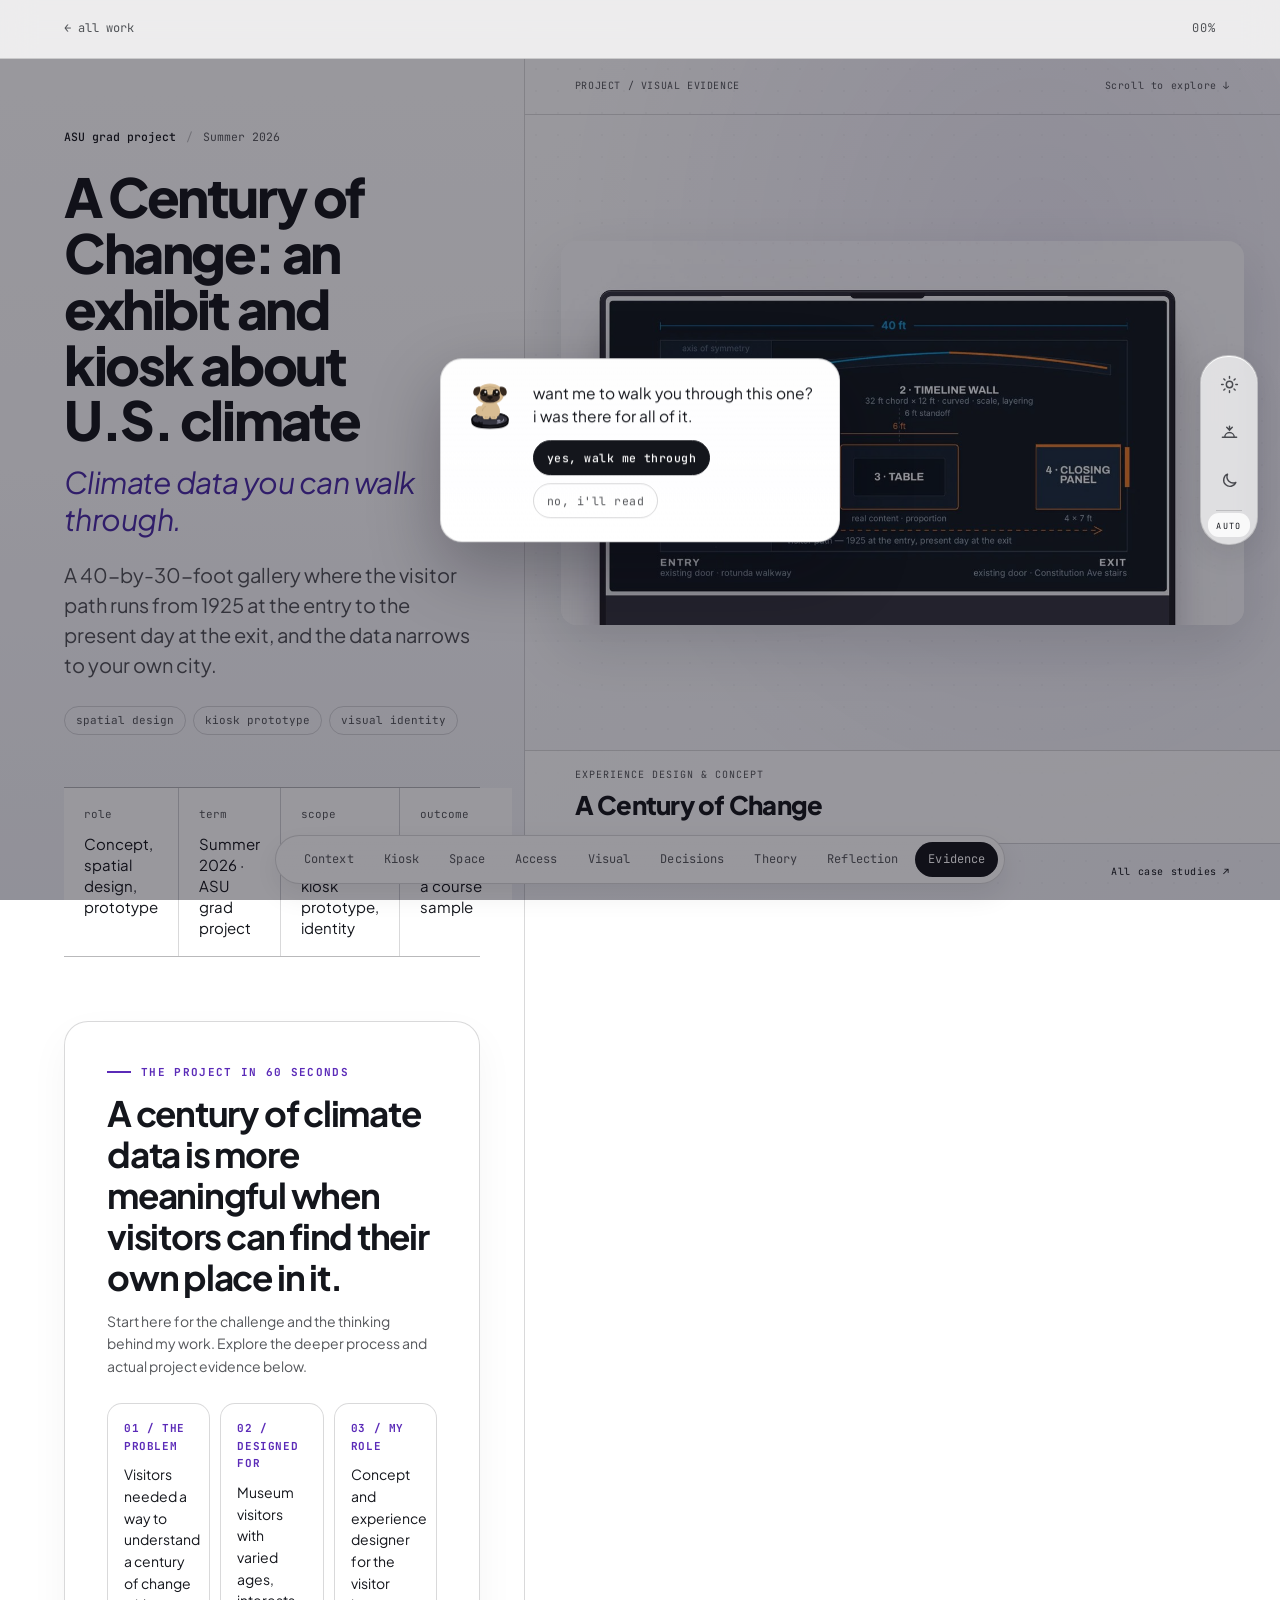
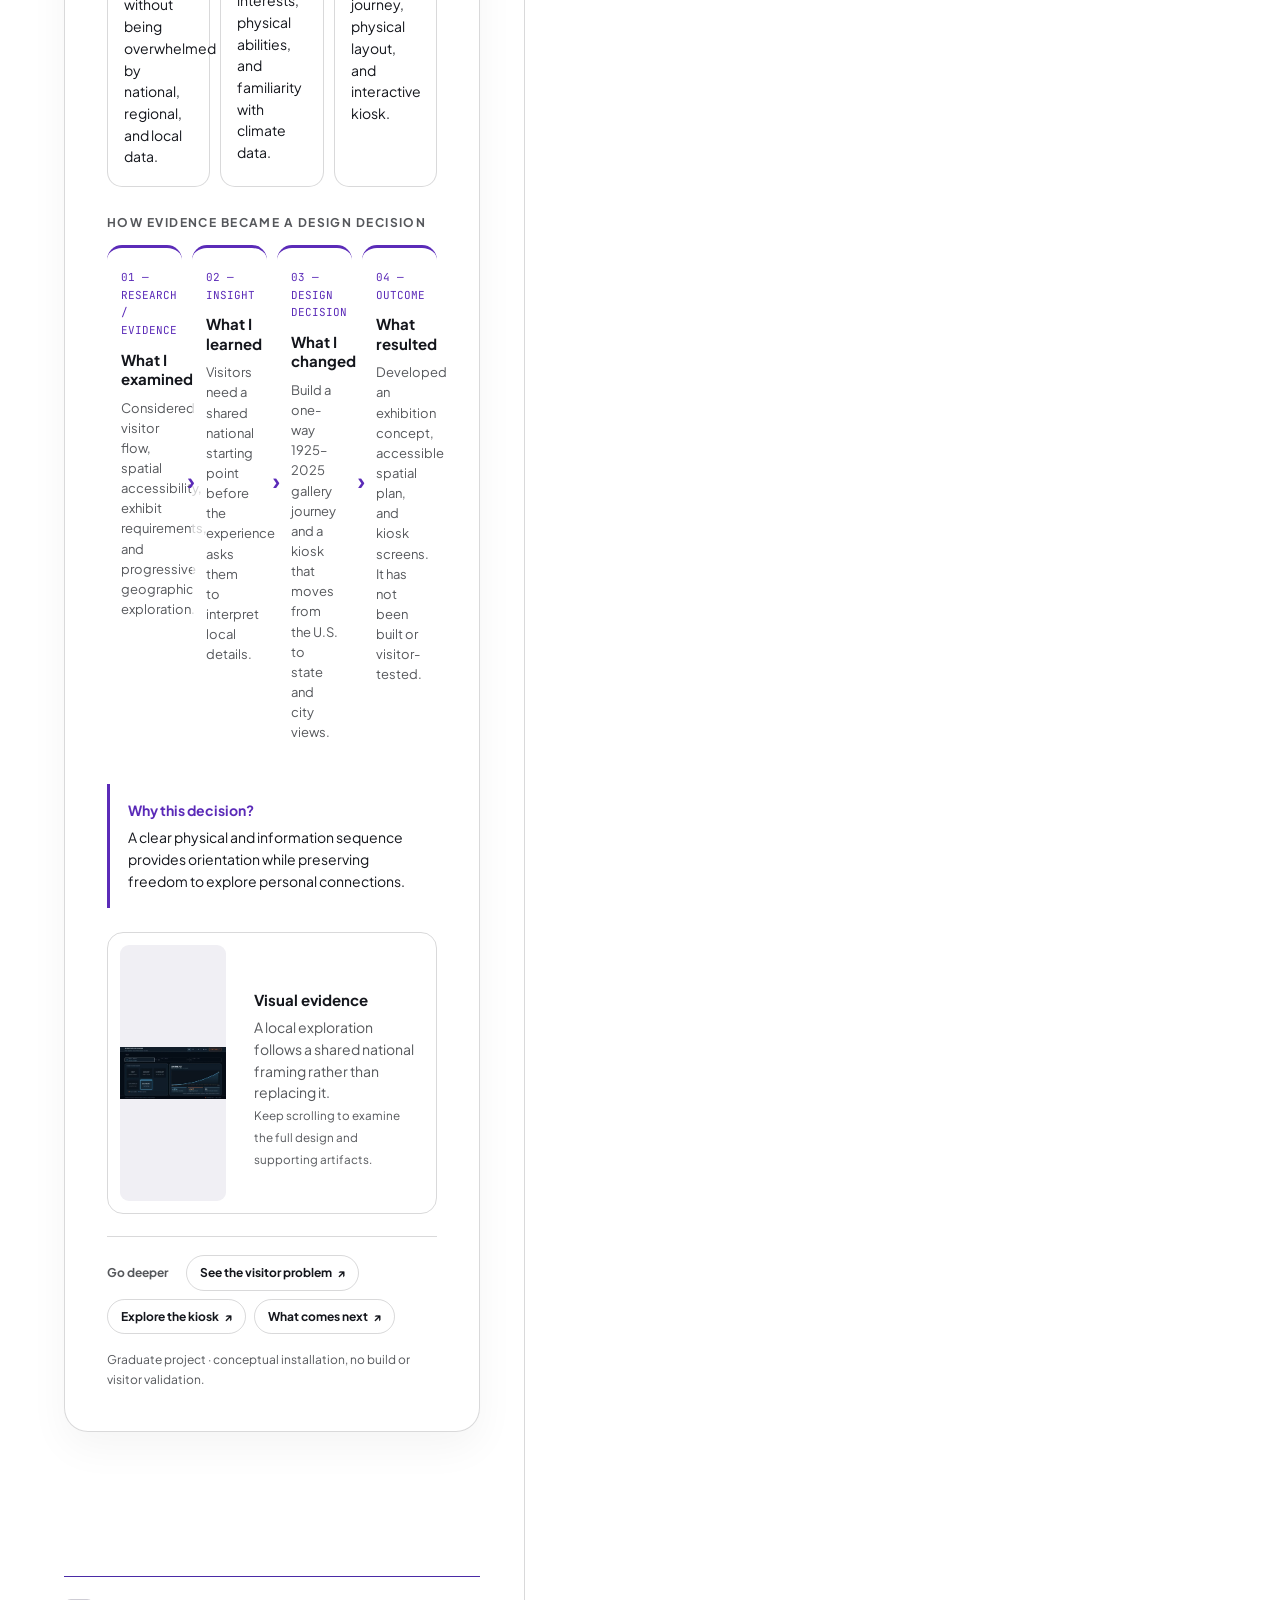
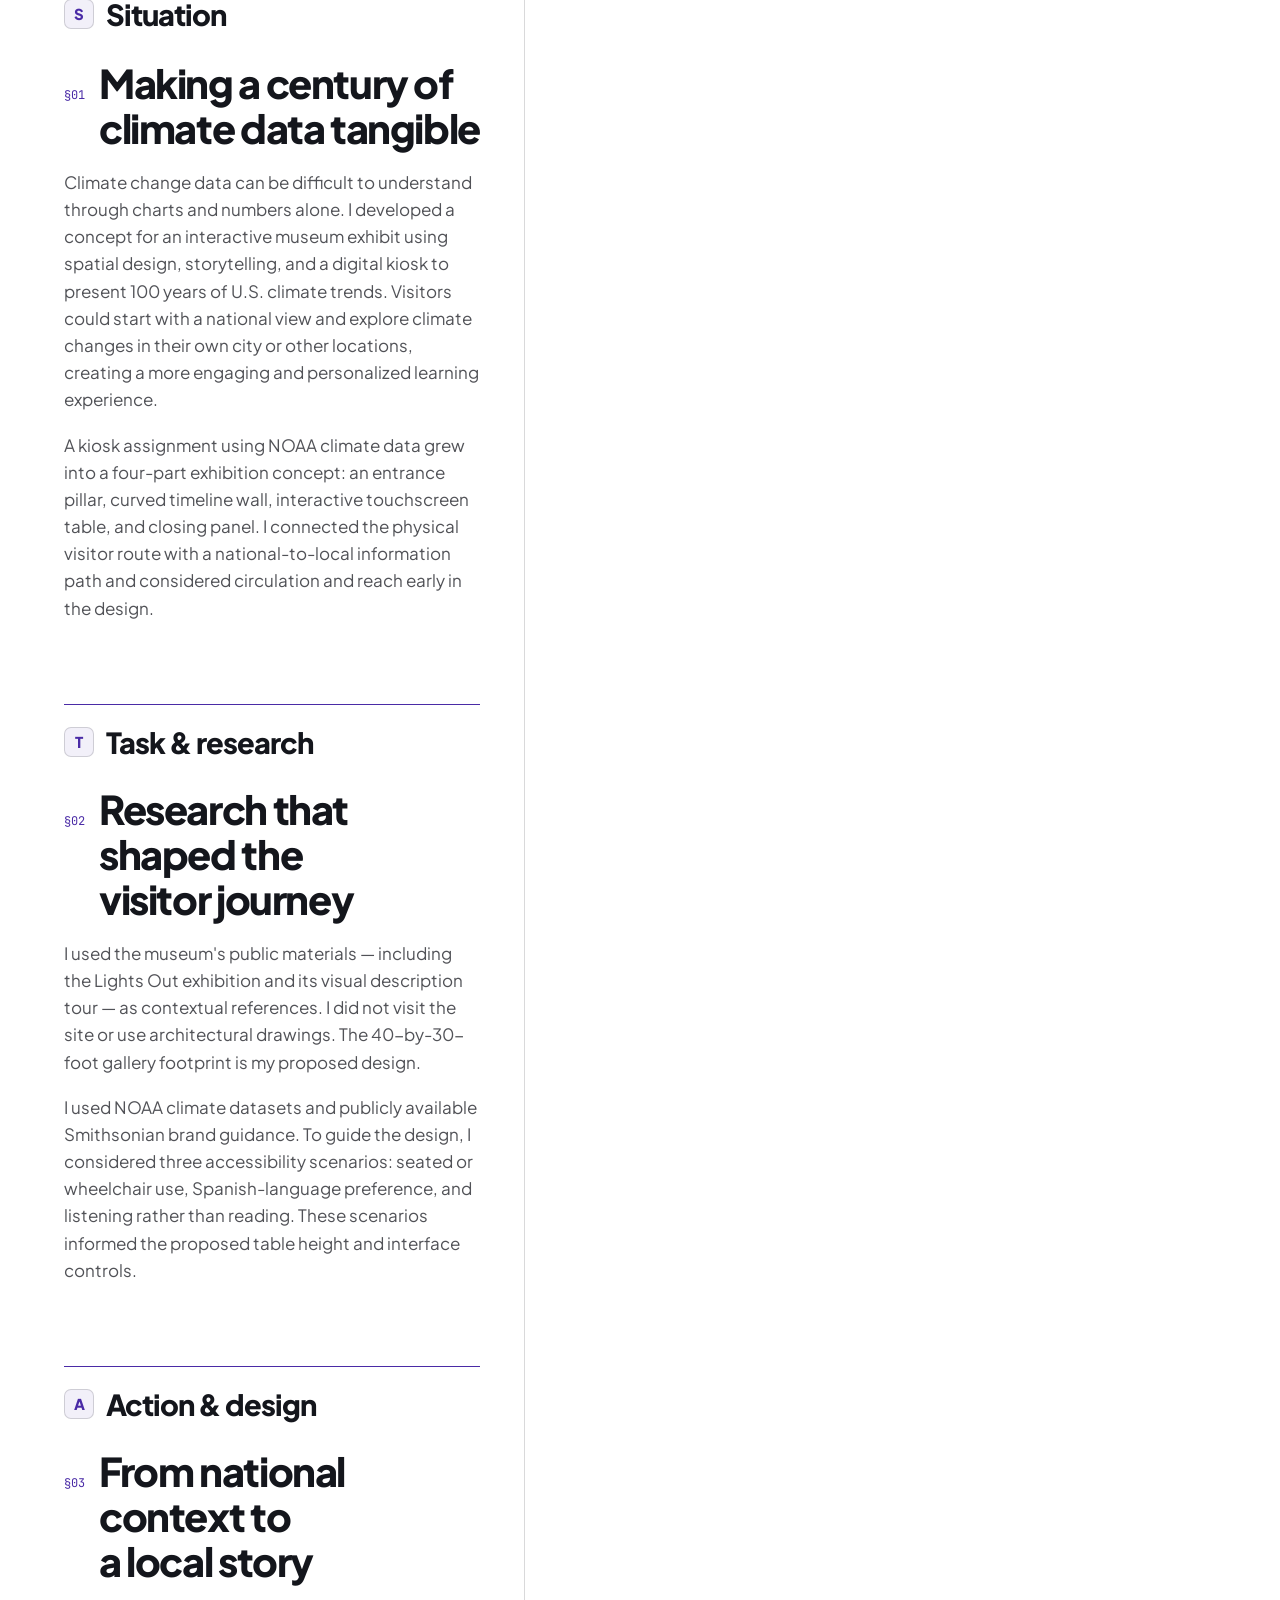
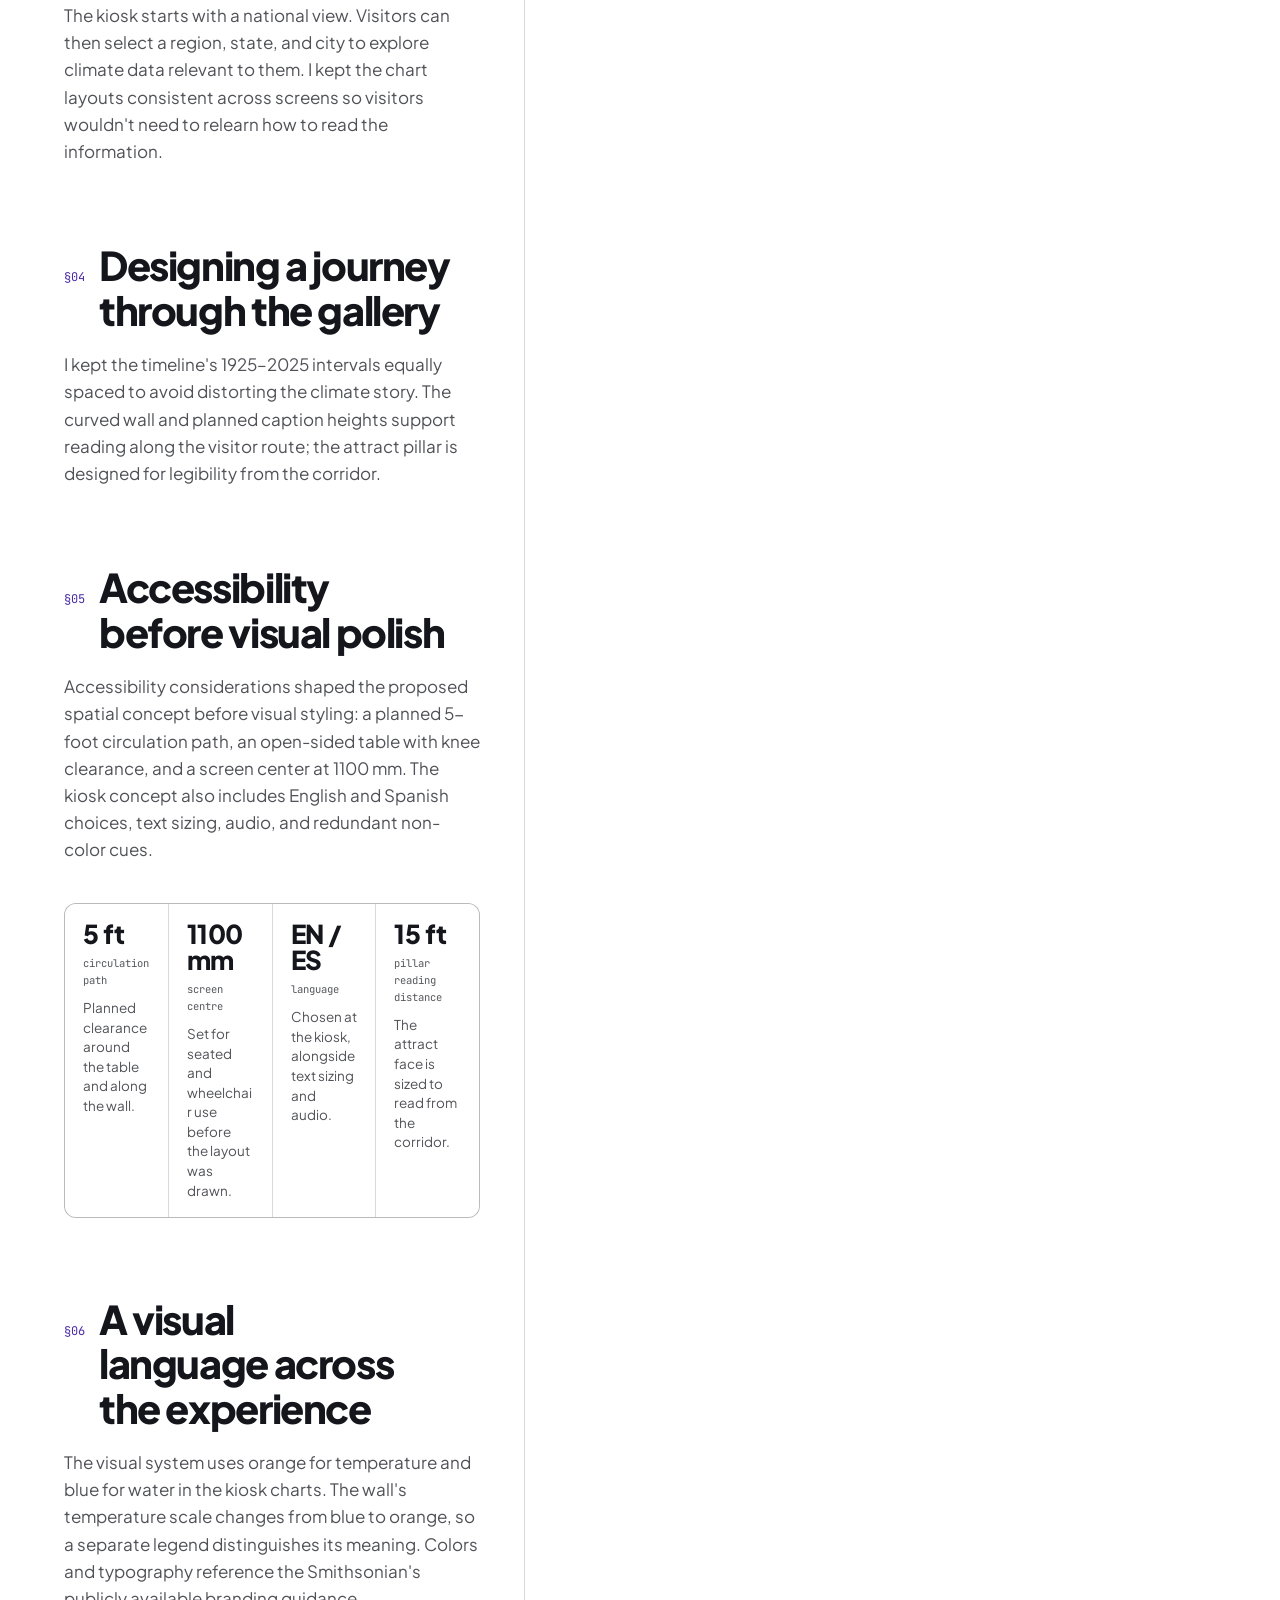
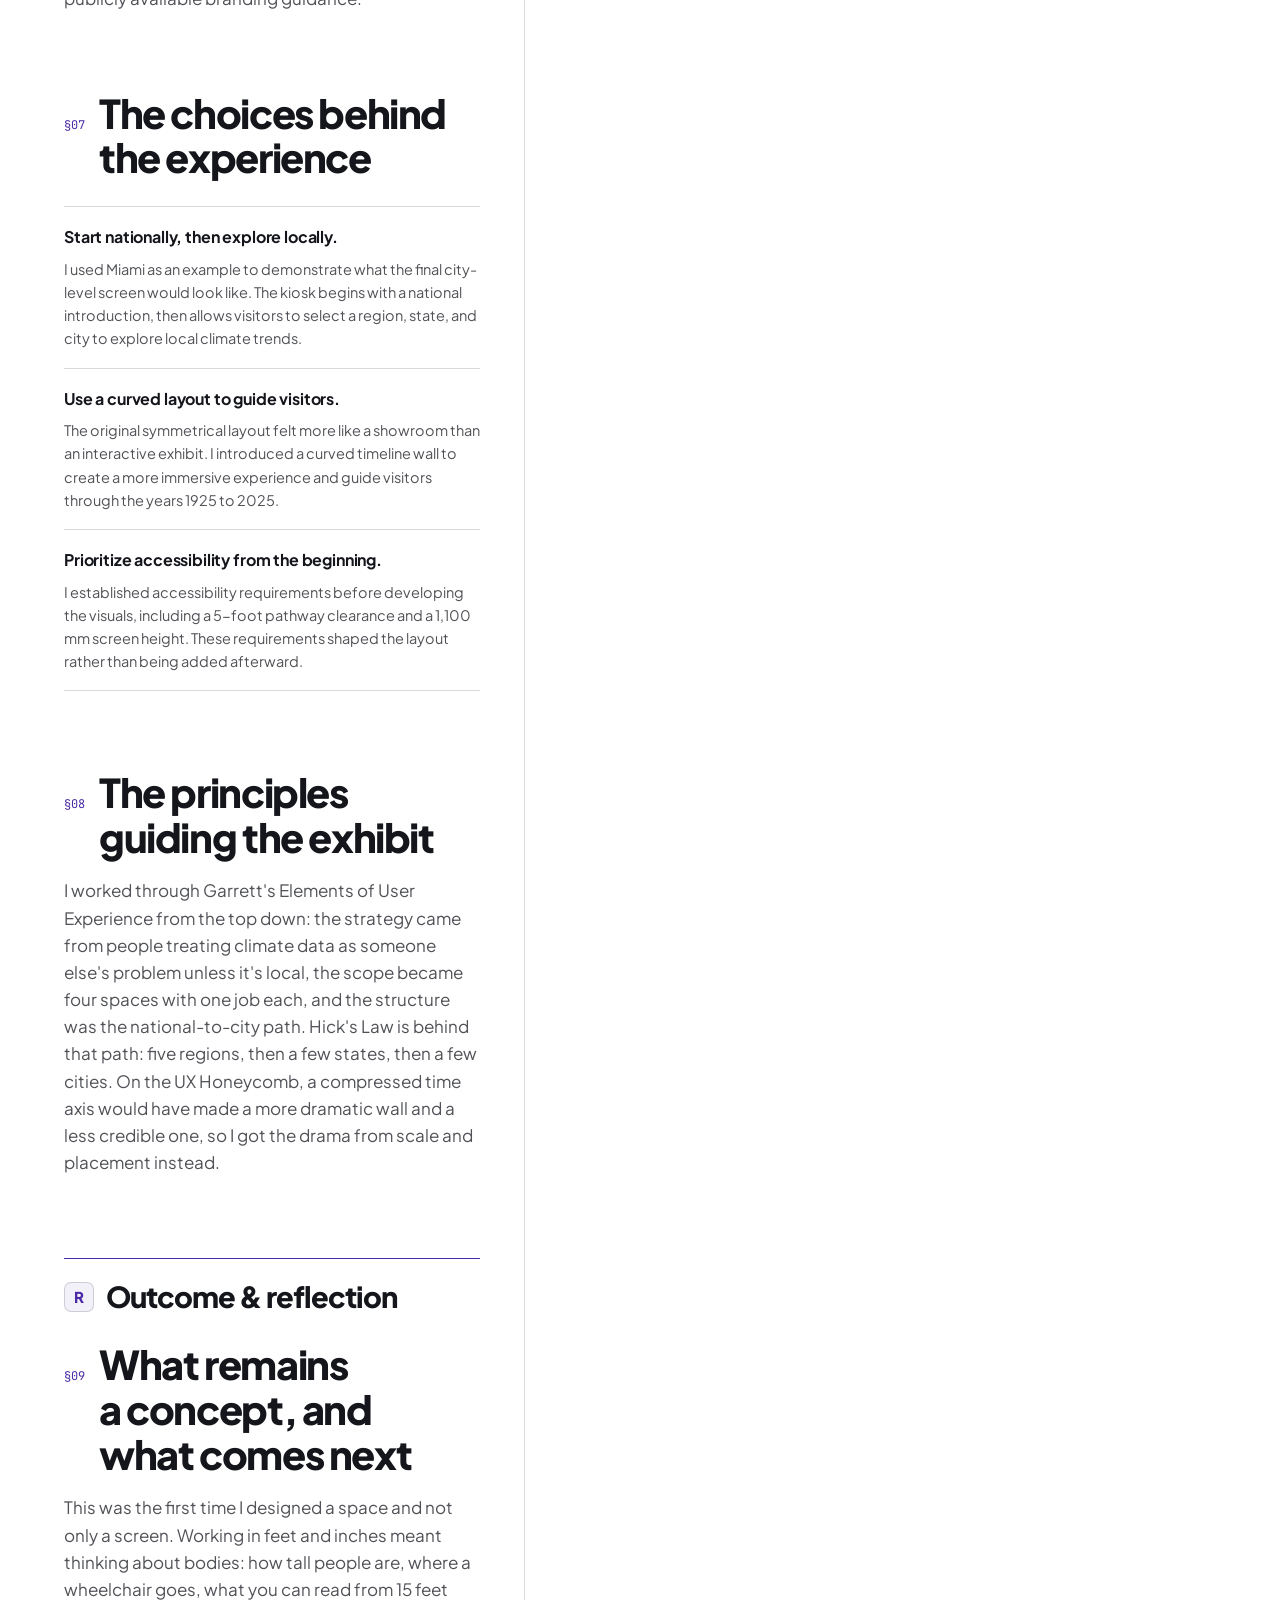
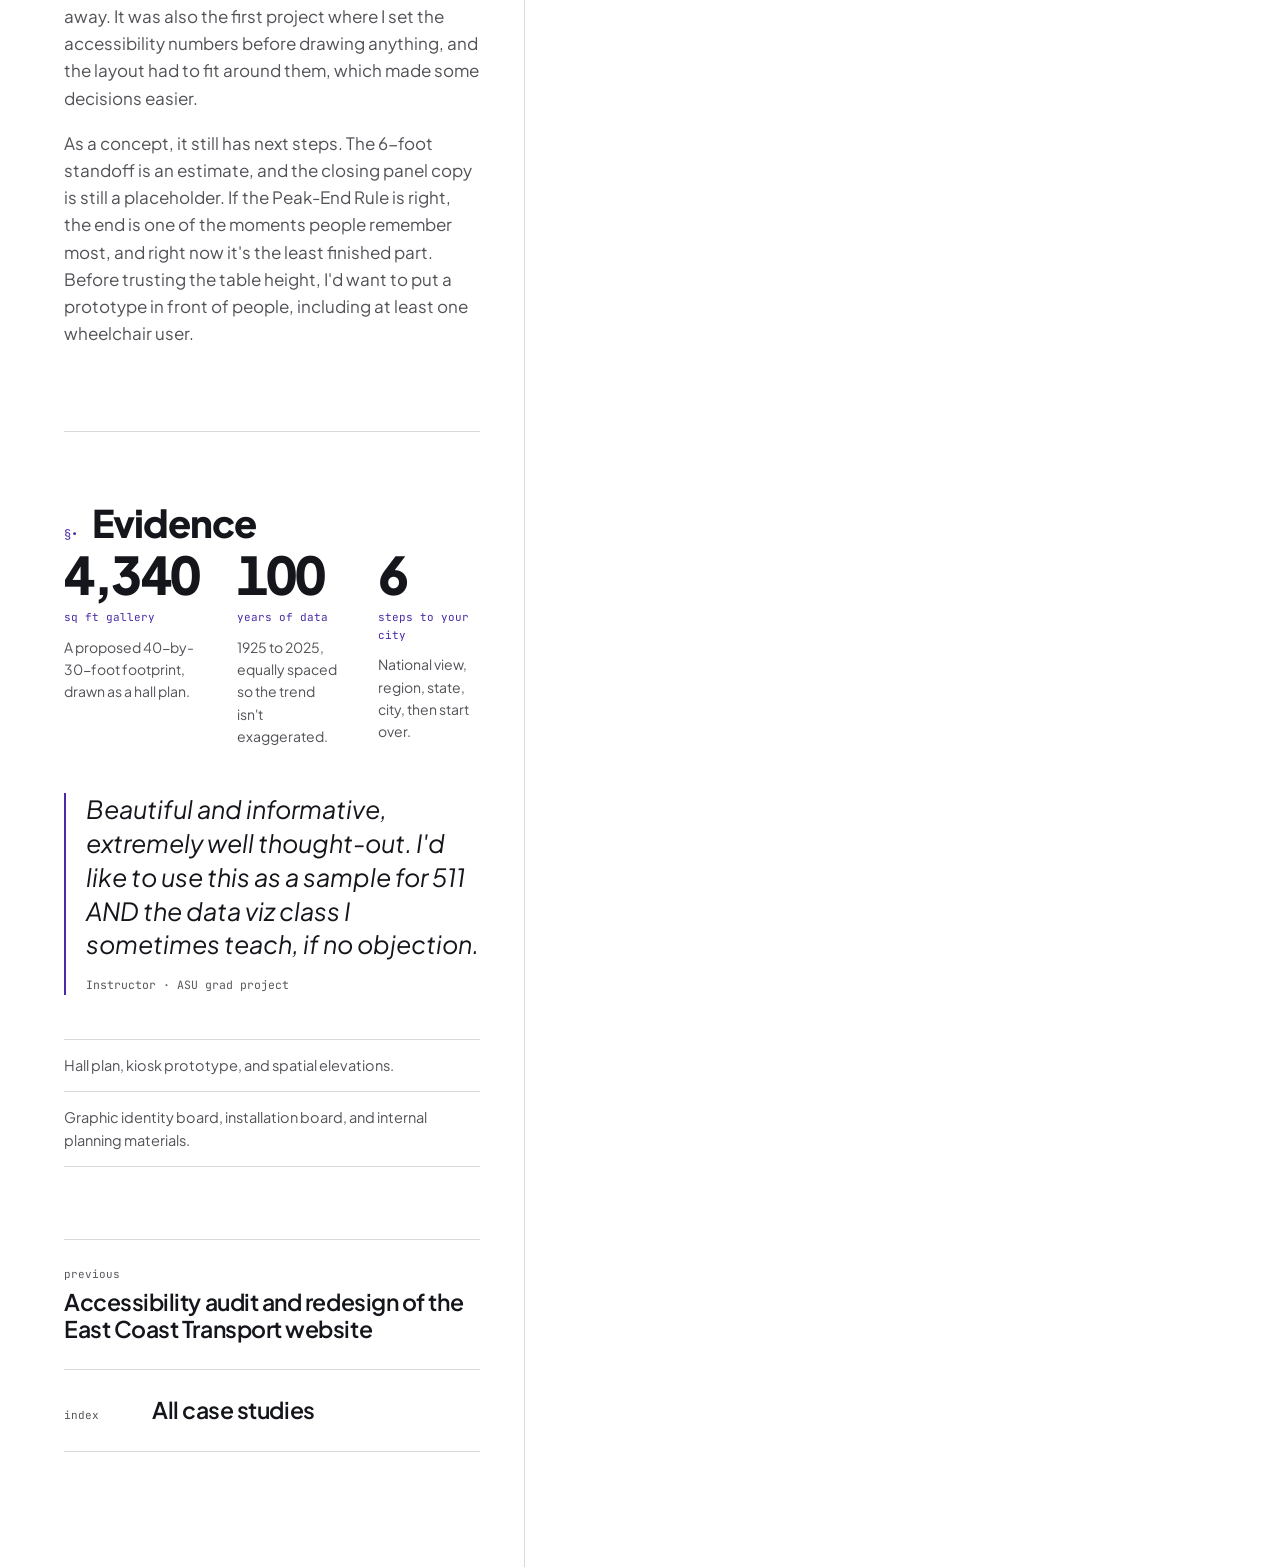
==== commit 8ff97eff: "Restructure seven case studies around employer questions and visual evidence" ====
--- a/case-exhibit.html
+++ b/case-exhibit.html
@@ -600,6 +600,7 @@
 
 </style>
 <link rel="stylesheet" href="assets/case-system.css"/>
+<link rel="stylesheet" href="assets/employer-story.css">
 </head>
 <body class="case-unified">
 
@@ -624,7 +625,27 @@
     <p class="claim">Climate data you can walk through.</p>
     <p class="dek">A 40-by-30-foot gallery where the visitor path runs from 1925 at the entry to the present day at the exit, and the data narrows to your own city.</p>
     <ul class="tags"><li>spatial design</li><li>kiosk prototype</li><li>visual identity</li></ul>
-    <dl class="meta"><div><dt>role</dt><dd>Concept, spatial design, prototype</dd></div><div><dt>term</dt><dd>Summer 2026 · ASU grad project</dd></div><div><dt>scope</dt><dd>Hall plan, elevations, kiosk prototype, identity</dd></div><div><dt>outcome</dt><dd>Proposed for use as a course sample</dd></div></dl><ol class="star-sum" aria-label="The case study in STAR form"><li><b aria-hidden="true">S</b><div><span>Situation</span><p>Climate data can feel abstract when visitors only encounter charts and numbers.</p></div></li><li><b aria-hidden="true">T</b><div><span>Task</span><p>Develop a museum exhibit concept that makes 100 years of U.S. climate data understandable and approachable.</p></div></li><li><b aria-hidden="true">A</b><div><span>Action</span><p>Design a visitor journey across a timeline wall, interactive kiosk, and spatial identity with access needs considered early.</p></div></li><li><b aria-hidden="true">R</b><div><span>Result &amp; learning</span><p>A proposed gallery and kiosk prototype, not a built or visitor-tested installation.</p></div></li></ol>
+    <dl class="meta"><div><dt>role</dt><dd>Concept, spatial design, prototype</dd></div><div><dt>term</dt><dd>Summer 2026 · ASU grad project</dd></div><div><dt>scope</dt><dd>Hall plan, elevations, kiosk prototype, identity</dd></div><div><dt>outcome</dt><dd>Proposed for use as a course sample</dd></div></dl><section class="employer-brief" aria-labelledby="eb-exhibit-title">
+ <p class="eb-kicker">The project in 60 seconds</p>
+ <h2 id="eb-exhibit-title">A century of climate data is more meaningful when visitors can find their own place in it.</h2>
+ <p class="eb-sub">Start here for the challenge and the thinking behind my work. Explore the deeper process and actual project evidence below.</p>
+ <div class="eb-basics">
+   <div class="eb-basic"><p class="eb-label">01 / The problem</p><p>Visitors needed a way to understand a century of change without being overwhelmed by national, regional, and local data.</p></div>
+   <div class="eb-basic"><p class="eb-label">02 / Designed for</p><p>Museum visitors with varied ages, interests, physical abilities, and familiarity with climate data.</p></div>
+   <div class="eb-basic"><p class="eb-label">03 / My role</p><p>Concept and experience designer for the visitor journey, physical layout, and interactive kiosk.</p></div>
+ </div>
+ <p class="eb-storytitle">How evidence became a design decision</p>
+ <div class="eb-path" aria-label="Research, insight, decision, and result">
+   <div class="eb-beat"><span class="eb-step">01 — RESEARCH / EVIDENCE</span><h3>What I examined</h3><p>Considered visitor flow, spatial accessibility, exhibit requirements, and progressive geographic exploration.</p></div>
+   <div class="eb-beat"><span class="eb-step">02 — INSIGHT</span><h3>What I learned</h3><p>Visitors need a shared national starting point before the experience asks them to interpret local details.</p></div>
+   <div class="eb-beat"><span class="eb-step">03 — DESIGN DECISION</span><h3>What I changed</h3><p>Build a one-way 1925–2025 gallery journey and a kiosk that moves from the U.S. to state and city views.</p></div>
+   <div class="eb-beat"><span class="eb-step">04 — OUTCOME</span><h3>What resulted</h3><p>Developed an exhibition concept, accessible spatial plan, and kiosk screens. It has not been built or visitor-tested.</p></div>
+ </div>
+ <p class="eb-why"><strong>Why this decision?</strong>A clear physical and information sequence provides orientation while preserving freedom to explore personal connections.</p>
+ <figure class="eb-proof"><img src="assets/case-media/case-exhibit-2e418d1df0b1.webp" alt="Proposed climate data interactive kiosk" loading="lazy" decoding="async"><figcaption><strong>Visual evidence</strong>A local exploration follows a shared national framing rather than replacing it.<br><small>Keep scrolling to examine the full design and supporting artifacts.</small></figcaption></figure>
+ <nav class="eb-nav" aria-label="Case study sections"><span class="eb-nav-label">Go deeper</span><a href="#background">See the visitor problem <span aria-hidden="true">↗</span></a><a href="#kiosk">Explore the kiosk <span aria-hidden="true">↗</span></a><a href="#reflection">What comes next <span aria-hidden="true">↗</span></a></nav>
+ <p class="eb-note">Graduate project · conceptual installation, no build or visitor validation.</p>
+</section>
   </div>
 
   <div class="doc">
--- a/assets/employer-story.css
+++ b/assets/employer-story.css
@@ -0,0 +1,34 @@
+/* Employer-centered, visual storytelling overview used on every case study. */
+.employer-brief{max-width:1100px;margin:clamp(32px,5vw,70px) auto 54px;padding:clamp(22px,3.4vw,42px);border:1px solid var(--line,rgba(20,22,28,.16));border-radius:24px;background:var(--paper,rgba(255,255,255,.86));box-shadow:0 16px 40px rgba(20,22,28,.045);color:var(--ink,#14161c);font-family:var(--body,Arial,sans-serif)}
+.employer-brief *{box-sizing:border-box}
+.employer-brief .eb-kicker{display:flex;align-items:center;gap:10px;color:var(--ultra,#5b2bb8);text-transform:uppercase;font-family:var(--mono,monospace);letter-spacing:.12em;font-size:11px;font-weight:700;margin:0 0 12px}
+.employer-brief .eb-kicker:before{content:'';width:24px;height:2px;background:currentColor}
+.employer-brief h2{margin:0 0 12px!important;font-family:var(--display,Arial,sans-serif);font-size:clamp(22px,3vw,35px)!important;line-height:1.17!important;letter-spacing:-.035em;max-width:800px}
+.employer-brief .eb-sub{margin:0 0 26px;color:var(--ink-70,#444);font-size:14px;line-height:1.6;max-width:760px}
+.employer-brief .eb-basics{display:grid;grid-template-columns:repeat(3,minmax(0,1fr));gap:10px;margin-bottom:26px}
+.employer-brief .eb-basic{border:1px solid var(--line,rgba(20,22,28,.16));border-radius:15px;padding:16px 16px 18px;background:var(--paper-2,rgba(255,255,255,.72));min-width:0}
+.employer-brief .eb-label{margin:0 0 9px;color:var(--ultra,#5b2bb8);font-family:var(--mono,monospace);font-weight:700;font-size:11px;letter-spacing:.055em;text-transform:uppercase}
+.employer-brief .eb-basic p:last-child{font-size:14px;line-height:1.55;margin:0;color:var(--ink,#14161c)}
+.employer-brief .eb-storytitle{font-size:12px;font-weight:700;color:var(--ink-70,#444);text-transform:uppercase;letter-spacing:.12em;margin:0 0 13px}
+.employer-brief .eb-path{display:grid;grid-template-columns:repeat(4,minmax(0,1fr));gap:10px;margin:0 0 24px;counter-reset:eb}
+.employer-brief .eb-beat{position:relative;padding:21px 14px 18px;border-radius:15px;background:var(--paper-2,rgba(255,255,255,.72));border-top:3px solid var(--ultra,#5b2bb8);min-width:0}
+.employer-brief .eb-beat:after{content:'›';position:absolute;right:-13px;top:42%;font-family:Arial,sans-serif;font-size:24px;font-weight:bold;color:var(--ultra,#5b2bb8);z-index:1}
+.employer-brief .eb-beat:last-child:after{display:none}
+.employer-brief .eb-step{display:block;font-family:var(--mono,monospace);font-size:11px;color:var(--ultra,#5b2bb8);margin-bottom:10px}
+.employer-brief .eb-beat h3{font-size:15px!important;line-height:1.3;margin:0 0 9px!important;color:var(--ink,#14161c);font-weight:700}
+.employer-brief .eb-beat p{font-size:13px;line-height:1.55;color:var(--ink-70,#444);margin:0}
+.employer-brief .eb-why{margin:0 0 24px;padding:16px 18px;border-left:3px solid var(--ultra,#5b2bb8);background:var(--paper-2,rgba(255,255,255,.72));border-radius:0 11px 11px 0;line-height:1.55;font-size:14px}
+.employer-brief .eb-why strong{display:block;color:var(--ultra,#5b2bb8);margin-bottom:5px}
+.employer-brief .eb-proof{display:grid;grid-template-columns:minmax(0,1.55fr) minmax(180px,1fr);gap:18px;align-items:center;margin:0 0 22px;padding:12px;border:1px solid var(--line,rgba(20,22,28,.16));border-radius:16px;overflow:hidden}
+.employer-brief .eb-proof img{width:100%;height:clamp(155px,20vw,285px);object-fit:contain;display:block;border-radius:9px;background:#f0eff4}
+.employer-brief .eb-proof figcaption{padding:10px;color:var(--ink-70,#444);font-size:14px;line-height:1.55}
+.employer-brief .eb-proof figcaption strong{display:block;color:var(--ink,#14161c);font-size:15px;margin-bottom:6px}
+.employer-brief .eb-nav{display:flex;gap:8px;flex-wrap:wrap;padding-top:18px;border-top:1px solid var(--line,rgba(20,22,28,.16));align-items:center}
+.employer-brief .eb-nav-label{margin-right:10px;font-size:12px;font-weight:700;color:var(--ink-70,#444)}
+.employer-brief .eb-nav a{display:inline-flex;gap:5px;align-items:center;padding:9px 13px;border:1px solid var(--line,rgba(20,22,28,.16));border-radius:100px;color:var(--ink,#14161c);font-size:12px;font-weight:700;text-decoration:none;line-height:1.3;transition:background .2s,border .2s}
+.employer-brief .eb-nav a:hover{border-color:var(--ultra,#5b2bb8);background:color-mix(in srgb,var(--ultra,#5b2bb8) 7%,transparent)}
+.employer-brief .eb-nav a:focus-visible{outline:3px solid var(--ultra,#5b2bb8);outline-offset:3px}
+.employer-brief .eb-note{margin:16px 0 0;font-size:12px;color:var(--ink-70,#444);line-height:1.6}
+@media(max-width:830px){.employer-brief .eb-basics{grid-template-columns:1fr 1fr}.employer-brief .eb-basic:last-child{grid-column:1/-1}.employer-brief .eb-path{grid-template-columns:1fr 1fr}.employer-brief .eb-beat:nth-child(2):after{display:none}.employer-brief .eb-proof{grid-template-columns:1fr}.employer-brief .eb-proof figcaption{padding:4px 8px 8px}}
+@media(max-width:520px){.employer-brief{border-radius:18px;margin:24px auto 35px;padding:20px 16px}.employer-brief .eb-basics,.employer-brief .eb-path{grid-template-columns:1fr}.employer-brief .eb-basic:last-child{grid-column:auto}.employer-brief .eb-beat:after{display:none}.employer-brief .eb-beat{padding:16px}.employer-brief .eb-nav-label{width:100%}.employer-brief .eb-nav a{flex:1 1 auto;justify-content:center}.employer-brief .eb-proof img{height:auto;max-height:260px}}
+@media(prefers-reduced-motion:reduce){.employer-brief .eb-nav a{transition:none}}
